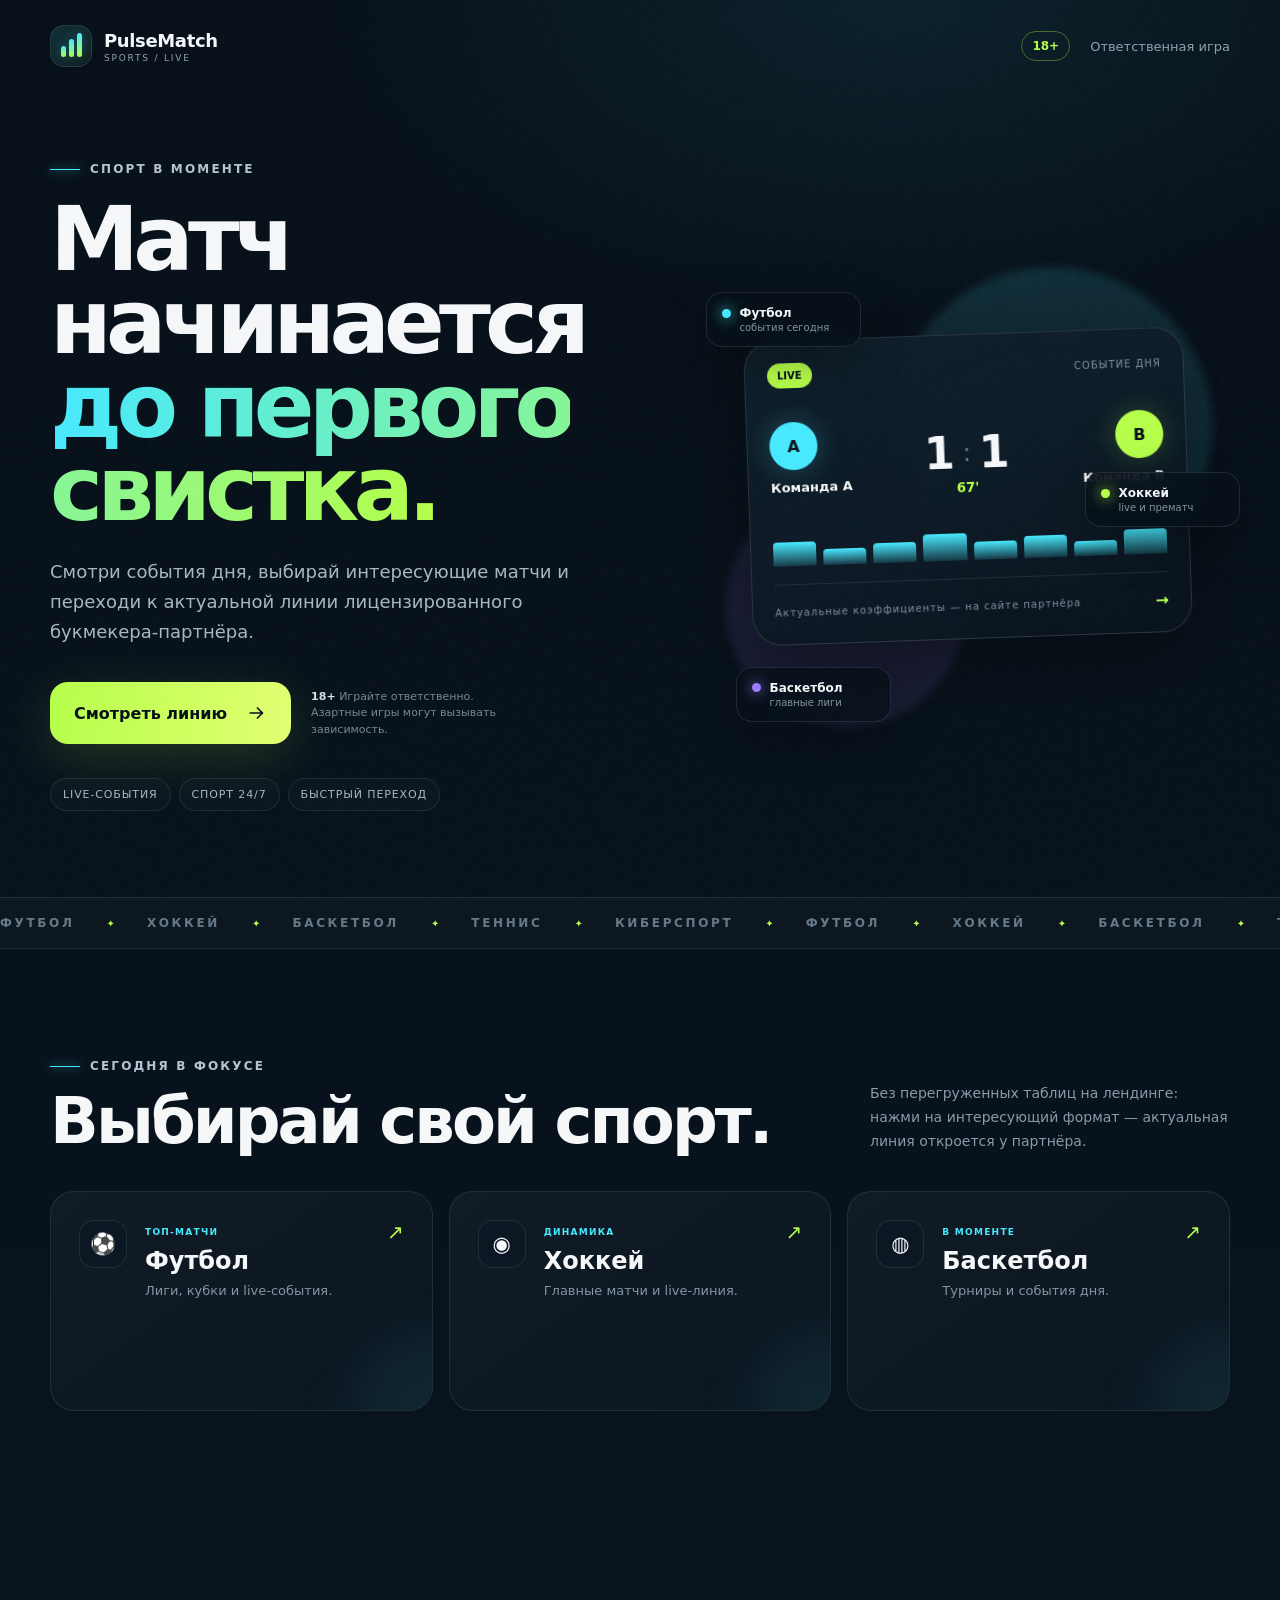
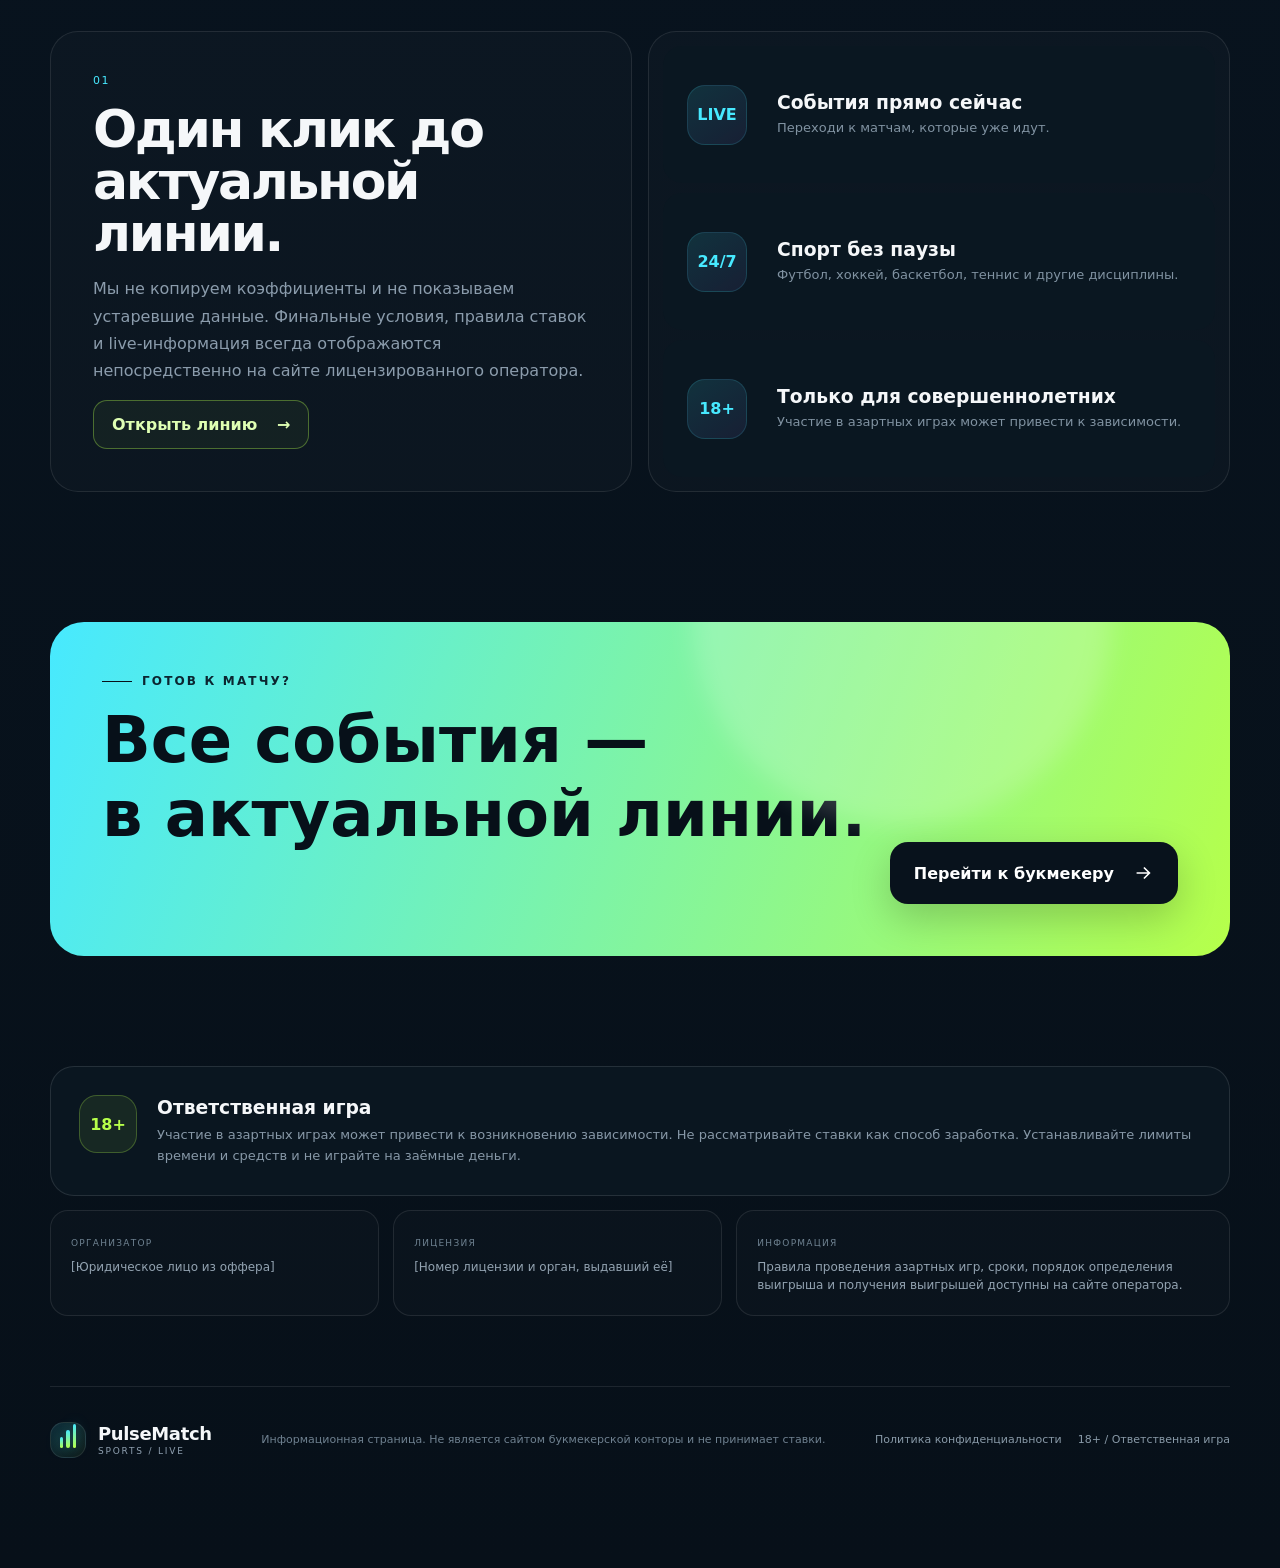
==== index.html @ 2cba0f51 "Add files via upload" ====
<!doctype html>
<html lang="ru">
<head>
  <meta charset="utf-8" />
  <meta name="viewport" content="width=device-width,initial-scale=1,viewport-fit=cover" />
  <meta name="theme-color" content="#08121d" />
  <meta name="robots" content="index,follow" />
  <title>PulseMatch — спорт в моменте</title>
  <meta name="description" content="Спортивные события, live-линия и быстрый переход к лицензированному букмекеру-партнеру. 18+." />
  <link rel="icon" href="assets/favicon.svg" type="image/svg+xml" />
  <link rel="stylesheet" href="styles.css" />
</head>
<body>
  <div class="noise" aria-hidden="true"></div>
  <header class="topbar wrap">
    <a class="brand" href="#top" aria-label="PulseMatch — на главную">
      <span class="brand-mark" aria-hidden="true"><i></i><i></i><i></i></span>
      <span class="brand-copy"><b>PulseMatch</b><small>SPORTS / LIVE</small></span>
    </a>
    <div class="top-actions">
      <span class="age">18+</span>
      <a href="#responsible" class="text-link">Ответственная игра</a>
    </div>
  </header>

  <main id="top">
    <section class="hero wrap">
      <div class="hero-copy reveal">
        <div class="eyebrow"><span></span> СПОРТ В МОМЕНТЕ</div>
        <h1>Матч начинается<br><em>до первого свистка.</em></h1>
        <p class="lead">Смотри события дня, выбирай интересующие матчи и переходи к актуальной линии лицензированного букмекера-партнёра.</p>
        <div class="hero-cta">
          <button class="cta js-offer" type="button">
            <span>Смотреть линию</span>
            <svg viewBox="0 0 24 24" aria-hidden="true"><path d="M5 12h13M13 6l6 6-6 6"/></svg>
          </button>
          <div class="micro"><b>18+</b> Играйте ответственно. Азартные игры могут вызывать зависимость.</div>
        </div>
        <div class="chips" aria-label="Возможности">
          <span>Live-события</span><span>Спорт 24/7</span><span>Быстрый переход</span>
        </div>
      </div>

      <div class="hero-visual reveal delay-1" aria-label="Спортивная визуализация">
        <div class="orb orb-a"></div><div class="orb orb-b"></div>
        <div class="scoreboard">
          <div class="sb-head"><span>LIVE</span><small>СОБЫТИЕ ДНЯ</small></div>
          <div class="teams">
            <div class="team"><span class="crest cyan">A</span><b>Команда A</b></div>
            <div class="score"><strong>1</strong><span>:</span><strong>1</strong><small>67'</small></div>
            <div class="team right"><span class="crest lime">B</span><b>Команда B</b></div>
          </div>
          <div class="momentum"><i style="--w:72%"></i><i style="--w:48%"></i><i style="--w:61%"></i><i style="--w:83%"></i><i style="--w:55%"></i><i style="--w:68%"></i><i style="--w:44%"></i><i style="--w:76%"></i></div>
          <div class="sb-bottom"><span>Актуальные коэффициенты — на сайте партнёра</span><b>→</b></div>
        </div>
        <div class="float-card fc-1"><span class="dot cyan-dot"></span><b>Футбол</b><small>события сегодня</small></div>
        <div class="float-card fc-2"><span class="dot lime-dot"></span><b>Хоккей</b><small>live и прематч</small></div>
        <div class="float-card fc-3"><span class="dot purple-dot"></span><b>Баскетбол</b><small>главные лиги</small></div>
      </div>
    </section>

    <section class="ticker" aria-label="Популярные виды спорта">
      <div class="ticker-track">
        <span>ФУТБОЛ</span><i>✦</i><span>ХОККЕЙ</span><i>✦</i><span>БАСКЕТБОЛ</span><i>✦</i><span>ТЕННИС</span><i>✦</i><span>КИБЕРСПОРТ</span><i>✦</i><span>ФУТБОЛ</span><i>✦</i><span>ХОККЕЙ</span><i>✦</i><span>БАСКЕТБОЛ</span><i>✦</i><span>ТЕННИС</span><i>✦</i><span>КИБЕРСПОРТ</span><i>✦</i>
      </div>
    </section>

    <section class="section wrap" id="events">
      <div class="section-head reveal">
        <div><div class="eyebrow"><span></span> СЕГОДНЯ В ФОКУСЕ</div><h2>Выбирай свой спорт.</h2></div>
        <p>Без перегруженных таблиц на лендинге: нажми на интересующий формат — актуальная линия откроется у партнёра.</p>
      </div>
      <div class="sport-grid">
        <button class="sport-card js-offer reveal" data-sport="football">
          <span class="sport-icon">⚽</span><div><small>ТОП-МАТЧИ</small><h3>Футбол</h3><p>Лиги, кубки и live-события.</p></div><span class="arrow">↗</span>
        </button>
        <button class="sport-card js-offer reveal delay-1" data-sport="hockey">
          <span class="sport-icon">◉</span><div><small>ДИНАМИКА</small><h3>Хоккей</h3><p>Главные матчи и live-линия.</p></div><span class="arrow">↗</span>
        </button>
        <button class="sport-card js-offer reveal delay-2" data-sport="basketball">
          <span class="sport-icon">◍</span><div><small>В МОМЕНТЕ</small><h3>Баскетбол</h3><p>Турниры и события дня.</p></div><span class="arrow">↗</span>
        </button>
      </div>
    </section>

    <section class="section wrap split">
      <div class="feature-panel reveal">
        <span class="feature-index">01</span>
        <h2>Один клик до актуальной линии.</h2>
        <p>Мы не копируем коэффициенты и не показываем устаревшие данные. Финальные условия, правила ставок и live-информация всегда отображаются непосредственно на сайте лицензированного оператора.</p>
        <button class="ghost js-offer" type="button">Открыть линию <span>→</span></button>
      </div>
      <div class="feature-stack reveal delay-1">
        <article><b>LIVE</b><div><h3>События прямо сейчас</h3><p>Переходи к матчам, которые уже идут.</p></div></article>
        <article><b>24/7</b><div><h3>Спорт без паузы</h3><p>Футбол, хоккей, баскетбол, теннис и другие дисциплины.</p></div></article>
        <article><b>18+</b><div><h3>Только для совершеннолетних</h3><p>Участие в азартных играх может привести к зависимости.</p></div></article>
      </div>
    </section>

    <section class="cta-section wrap reveal">
      <div class="cta-panel">
        <div class="cta-glow"></div>
        <div><div class="eyebrow light"><span></span> ГОТОВ К МАТЧУ?</div><h2>Все события —<br>в актуальной линии.</h2></div>
        <button class="cta dark js-offer" type="button"><span>Перейти к букмекеру</span><svg viewBox="0 0 24 24" aria-hidden="true"><path d="M5 12h13M13 6l6 6-6 6"/></svg></button>
      </div>
    </section>

    <section class="legal-section wrap" id="responsible">
      <div class="legal-card">
        <span class="legal-icon">18+</span>
        <div><h3>Ответственная игра</h3><p>Участие в азартных играх может привести к возникновению зависимости. Не рассматривайте ставки как способ заработка. Устанавливайте лимиты времени и средств и не играйте на заёмные деньги.</p></div>
      </div>
      <div class="legal-grid">
        <div><small>ОРГАНИЗАТОР</small><p id="operator-name">[Юридическое лицо из оффера]</p></div>
        <div><small>ЛИЦЕНЗИЯ</small><p id="license-info">[Номер лицензии и орган, выдавший её]</p></div>
        <div><small>ИНФОРМАЦИЯ</small><p>Правила проведения азартных игр, сроки, порядок определения выигрыша и получения выигрышей доступны на сайте оператора.</p></div>
      </div>
    </section>
  </main>

  <footer class="footer wrap">
    <div class="brand mini"><span class="brand-mark"><i></i><i></i><i></i></span><span class="brand-copy"><b>PulseMatch</b><small>SPORTS / LIVE</small></span></div>
    <p>Информационная страница. Не является сайтом букмекерской конторы и не принимает ставки.</p>
    <div><a href="privacy.html">Политика конфиденциальности</a><a href="#responsible">18+ / Ответственная игра</a></div>
  </footer>

  <div class="sticky-cta" id="stickyCta">
    <div><small>АКТУАЛЬНАЯ ЛИНИЯ</small><b>События дня</b></div>
    <button class="js-offer" type="button">Перейти <span>→</span></button>
  </div>

  <noscript><div class="noscript">Для перехода к спортивной линии включите JavaScript.</div></noscript>
  <script src="config.js"></script>
  <script src="app.js"></script>
</body>
</html>
---- styles.css ----
:root{
  --bg:#071019;--bg2:#0b1621;--card:#0d1b27;--text:#f5f7f9;--muted:#90a1b1;
  --cyan:#47e9ff;--lime:#b6ff4a;--purple:#9c7cff;--line:rgba(255,255,255,.09);
  --shadow:0 20px 80px rgba(0,0,0,.42);--radius:28px;--wrap:min(1180px,calc(100% - 40px));
}
*{box-sizing:border-box}html{scroll-behavior:smooth}body{margin:0;background:radial-gradient(900px 480px at 70% 0%,rgba(71,233,255,.08),transparent 65%),linear-gradient(180deg,#071019 0%,#08131e 48%,#071019 100%);color:var(--text);font-family:Inter,Manrope,ui-sans-serif,system-ui,-apple-system,BlinkMacSystemFont,"Segoe UI",sans-serif;overflow-x:hidden}
button,a{font:inherit}button{cursor:pointer}.wrap{width:var(--wrap);margin-inline:auto}.noise{position:fixed;inset:0;pointer-events:none;opacity:.025;background-image:url("data:image/svg+xml,%3Csvg viewBox='0 0 180 180' xmlns='http://www.w3.org/2000/svg'%3E%3Cfilter id='n'%3E%3CfeTurbulence type='fractalNoise' baseFrequency='.9' numOctaves='2' stitchTiles='stitch'/%3E%3C/filter%3E%3Crect width='100%25' height='100%25' filter='url(%23n)' opacity='.8'/%3E%3C/svg%3E");z-index:50}.topbar{height:92px;display:flex;align-items:center;justify-content:space-between;position:relative;z-index:3}.brand{display:flex;gap:12px;align-items:center;color:inherit;text-decoration:none}.brand-mark{width:42px;height:42px;border:1px solid var(--line);border-radius:14px;display:flex;align-items:flex-end;justify-content:center;gap:3px;padding:9px;background:linear-gradient(135deg,rgba(71,233,255,.14),rgba(182,255,74,.06))}.brand-mark i{display:block;width:5px;border-radius:6px;background:linear-gradient(180deg,var(--cyan),var(--lime));box-shadow:0 0 14px rgba(71,233,255,.35)}.brand-mark i:nth-child(1){height:11px}.brand-mark i:nth-child(2){height:18px}.brand-mark i:nth-child(3){height:24px}.brand-copy{display:grid;gap:2px}.brand-copy b{font-size:18px;letter-spacing:-.02em}.brand-copy small{font-size:9px;letter-spacing:.2em;color:var(--muted)}.top-actions{display:flex;gap:20px;align-items:center}.age{border:1px solid rgba(182,255,74,.35);color:var(--lime);padding:7px 10px;border-radius:999px;font-weight:800;font-size:12px}.text-link{color:var(--muted);font-size:13px;text-decoration:none}.text-link:hover{color:#fff}
.hero{min-height:720px;padding:70px 0 86px;display:grid;grid-template-columns:1.05fr .95fr;gap:76px;align-items:center}.eyebrow{font-size:12px;font-weight:800;letter-spacing:.18em;color:#b6c4d1;display:flex;align-items:center;gap:10px}.eyebrow span{width:30px;height:1px;background:var(--cyan);box-shadow:0 0 10px var(--cyan)}h1{font-size:clamp(58px,7vw,98px);line-height:.93;letter-spacing:-.065em;margin:22px 0 26px;font-weight:840;max-width:760px}h1 em{font-style:normal;background:linear-gradient(90deg,var(--cyan),var(--lime));-webkit-background-clip:text;background-clip:text;color:transparent}.lead{font-size:18px;line-height:1.65;color:#a9b7c4;max-width:610px;margin:0}.hero-cta{display:flex;gap:20px;align-items:center;margin-top:36px}.cta{border:0;border-radius:18px;min-height:62px;padding:0 24px;display:inline-flex;align-items:center;justify-content:center;gap:18px;background:linear-gradient(100deg,var(--lime),#e3ff72);color:#071019;font-weight:850;box-shadow:0 14px 50px rgba(182,255,74,.15);transition:.2s ease}.cta:hover{transform:translateY(-2px);box-shadow:0 18px 65px rgba(182,255,74,.24)}.cta svg{width:22px;height:22px;fill:none;stroke:currentColor;stroke-width:1.8}.micro{font-size:11px;line-height:1.5;color:#768796;max-width:220px}.micro b{color:#d7e2ea}.chips{display:flex;flex-wrap:wrap;gap:8px;margin-top:34px}.chips span{font-size:11px;text-transform:uppercase;letter-spacing:.08em;color:#a7b8c6;border:1px solid var(--line);border-radius:999px;padding:9px 12px;background:rgba(255,255,255,.02)}
.hero-visual{height:520px;position:relative;display:grid;place-items:center}.orb{position:absolute;border-radius:50%;filter:blur(4px)}.orb-a{width:320px;height:320px;background:rgba(71,233,255,.13);right:18px;top:40px}.orb-b{width:240px;height:240px;background:rgba(156,124,255,.12);left:20px;bottom:20px}.scoreboard{width:min(440px,90%);padding:22px;border:1px solid rgba(255,255,255,.12);border-radius:30px;background:linear-gradient(160deg,rgba(15,31,44,.94),rgba(8,18,28,.9));box-shadow:var(--shadow);backdrop-filter:blur(16px);position:relative;z-index:2;transform:rotate(-2deg)}.sb-head,.sb-bottom{display:flex;align-items:center;justify-content:space-between}.sb-head span{font-size:10px;font-weight:900;color:#071019;background:var(--lime);border-radius:999px;padding:7px 10px}.sb-head small,.sb-bottom span{font-size:10px;letter-spacing:.1em;color:#7f91a1}.teams{display:grid;grid-template-columns:1fr auto 1fr;align-items:center;gap:16px;padding:34px 0 28px}.team{display:grid;gap:10px}.team.right{text-align:right;justify-items:end}.team b{font-size:13px}.crest{width:48px;height:48px;border-radius:50%;display:grid;place-items:center;color:#081019;font-weight:900}.crest.cyan{background:var(--cyan);box-shadow:0 0 28px rgba(71,233,255,.25)}.crest.lime{background:var(--lime);box-shadow:0 0 28px rgba(182,255,74,.2)}.score{display:grid;grid-template-columns:auto auto auto;align-items:center;gap:8px;position:relative}.score strong{font-size:44px}.score span{color:#647788;font-size:24px}.score small{position:absolute;bottom:-17px;left:50%;transform:translateX(-50%);color:var(--lime);font-weight:800}.momentum{display:flex;height:62px;align-items:flex-end;gap:7px;padding:10px 0 18px;border-bottom:1px solid var(--line)}.momentum i{flex:1;height:var(--w);max-height:42px;min-height:8px;border-radius:4px 4px 1px 1px;background:linear-gradient(180deg,var(--cyan),rgba(71,233,255,.15))}.sb-bottom{padding-top:18px}.sb-bottom b{color:var(--lime)}.float-card{position:absolute;z-index:3;min-width:155px;padding:13px 15px;border:1px solid rgba(255,255,255,.1);border-radius:16px;background:rgba(7,16,25,.84);box-shadow:0 15px 45px rgba(0,0,0,.28);backdrop-filter:blur(12px);display:grid;grid-template-columns:auto 1fr;column-gap:9px;align-items:center}.float-card small{grid-column:2;color:#8293a2;font-size:10px;margin-top:2px}.float-card b{font-size:12px}.fc-1{left:0;top:65px}.fc-2{right:-10px;top:245px}.fc-3{left:30px;bottom:25px}.dot{width:9px;height:9px;border-radius:50%}.cyan-dot{background:var(--cyan);box-shadow:0 0 14px var(--cyan)}.lime-dot{background:var(--lime);box-shadow:0 0 14px var(--lime)}.purple-dot{background:var(--purple);box-shadow:0 0 14px var(--purple)}
.ticker{overflow:hidden;border-block:1px solid var(--line);background:rgba(255,255,255,.018)}.ticker-track{display:flex;gap:32px;align-items:center;width:max-content;padding:18px 0;animation:ticker 28s linear infinite}.ticker span{font-size:12px;letter-spacing:.22em;font-weight:800;color:#667988}.ticker i{font-style:normal;color:var(--lime);font-size:10px}@keyframes ticker{to{transform:translateX(-50%)}}
.section{padding:110px 0}.section-head{display:grid;grid-template-columns:1fr 360px;gap:50px;align-items:end;margin-bottom:38px}.section h2{font-size:clamp(38px,5vw,64px);line-height:1;letter-spacing:-.045em;margin:16px 0 0}.section-head p{color:#899ba9;line-height:1.7;margin:0;font-size:14px}.sport-grid{display:grid;grid-template-columns:repeat(3,1fr);gap:16px}.sport-card{border:1px solid var(--line);color:inherit;text-align:left;padding:28px;border-radius:24px;background:linear-gradient(145deg,rgba(255,255,255,.04),rgba(255,255,255,.015));display:grid;grid-template-columns:auto 1fr auto;align-items:start;gap:18px;min-height:220px;transition:.25s ease;position:relative;overflow:hidden}.sport-card:after{content:"";position:absolute;width:160px;height:160px;border-radius:50%;background:rgba(71,233,255,.07);filter:blur(25px);right:-80px;bottom:-80px;transition:.3s}.sport-card:hover{transform:translateY(-5px);border-color:rgba(71,233,255,.25);background:linear-gradient(145deg,rgba(71,233,255,.08),rgba(255,255,255,.015))}.sport-card:hover:after{background:rgba(182,255,74,.1)}.sport-icon{width:48px;height:48px;border:1px solid var(--line);border-radius:15px;display:grid;place-items:center;background:#0b1823;font-size:21px}.sport-card small{color:var(--cyan);font-size:9px;font-weight:800;letter-spacing:.14em}.sport-card h3{font-size:24px;margin:8px 0 6px}.sport-card p{font-size:13px;line-height:1.5;color:#8495a4;margin:0}.arrow{color:var(--lime);font-size:20px}
.split{display:grid;grid-template-columns:1fr 1fr;gap:16px}.feature-panel,.feature-stack{border:1px solid var(--line);border-radius:var(--radius);background:rgba(255,255,255,.02)}.feature-panel{padding:42px;min-height:410px;display:flex;flex-direction:column;align-items:flex-start}.feature-index{color:var(--cyan);font-size:11px;letter-spacing:.14em}.feature-panel h2{font-size:52px;max-width:560px}.feature-panel p{color:#8b9cac;line-height:1.7;max-width:570px}.ghost{margin-top:auto;border:1px solid rgba(182,255,74,.35);background:rgba(182,255,74,.05);color:#dfffb3;border-radius:14px;padding:14px 18px;font-weight:800}.ghost span{margin-left:14px}.feature-stack{padding:14px;display:grid;gap:10px}.feature-stack article{border-radius:19px;padding:24px;background:#0a1721;display:grid;grid-template-columns:72px 1fr;gap:18px;align-items:center}.feature-stack article>b{width:60px;height:60px;border-radius:18px;display:grid;place-items:center;background:linear-gradient(145deg,rgba(71,233,255,.13),rgba(156,124,255,.09));border:1px solid rgba(71,233,255,.14);color:var(--cyan)}.feature-stack h3{margin:0 0 5px}.feature-stack p{margin:0;color:#8092a1;font-size:13px;line-height:1.5}
.cta-section{padding:20px 0 110px}.cta-panel{min-height:330px;border-radius:34px;background:linear-gradient(110deg,var(--cyan),var(--lime));color:#071019;padding:52px;display:flex;align-items:flex-end;justify-content:space-between;position:relative;overflow:hidden}.cta-panel h2{font-size:clamp(44px,5vw,70px);margin-top:15px}.eyebrow.light{color:#0b2530}.eyebrow.light span{background:#071019;box-shadow:none}.cta.dark{background:#08121c;color:#fff;box-shadow:0 14px 40px rgba(0,0,0,.2)}.cta-glow{position:absolute;width:420px;height:420px;border-radius:50%;background:rgba(255,255,255,.18);right:10%;top:-65%;filter:blur(12px)}
.legal-section{padding:0 0 70px}.legal-card{border:1px solid rgba(255,255,255,.11);border-radius:24px;background:#0a1620;padding:28px;display:grid;grid-template-columns:auto 1fr;gap:20px;align-items:start}.legal-icon{display:grid;place-items:center;width:58px;height:58px;border-radius:18px;background:rgba(182,255,74,.08);border:1px solid rgba(182,255,74,.25);color:var(--lime);font-weight:900}.legal-card h3{margin:2px 0 7px}.legal-card p{margin:0;color:#8798a7;line-height:1.6;font-size:13px}.legal-grid{display:grid;grid-template-columns:1fr 1fr 1.5fr;gap:14px;margin-top:14px}.legal-grid>div{padding:20px;border:1px solid var(--line);border-radius:18px;background:rgba(255,255,255,.015)}.legal-grid small{font-size:9px;letter-spacing:.14em;color:#6f8291}.legal-grid p{font-size:12px;color:#93a3b1;line-height:1.55;margin:8px 0 0}.footer{border-top:1px solid var(--line);padding:35px 0 110px;display:grid;grid-template-columns:auto 1fr auto;gap:30px;align-items:center}.brand.mini .brand-mark{width:36px;height:36px}.footer>p{font-size:11px;color:#6f8190;text-align:center}.footer>div:last-child{display:flex;gap:16px}.footer a{font-size:11px;color:#899aa8;text-decoration:none}.sticky-cta{display:none}
.reveal{opacity:0;transform:translateY(18px);transition:.7s cubic-bezier(.2,.7,.2,1)}.reveal.in{opacity:1;transform:none}.delay-1{transition-delay:.08s}.delay-2{transition-delay:.16s}.noscript{position:fixed;bottom:0;left:0;right:0;background:#fff;color:#111;padding:14px;text-align:center;z-index:999}
@media(max-width:920px){:root{--wrap:min(100% - 28px,760px)}.topbar{height:74px}.text-link{display:none}.hero{grid-template-columns:1fr;gap:28px;padding:48px 0 60px;min-height:auto}.hero h1{font-size:clamp(54px,14vw,76px)}.hero-visual{height:470px}.section{padding:78px 0}.section-head{grid-template-columns:1fr;gap:18px}.sport-grid,.split{grid-template-columns:1fr}.sport-card{min-height:170px}.feature-panel{min-height:370px}.feature-panel h2{font-size:44px}.cta-panel{padding:36px;align-items:flex-start;flex-direction:column;gap:32px}.legal-grid{grid-template-columns:1fr}.footer{grid-template-columns:1fr;text-align:center}.footer>.brand{justify-self:center}.footer>div:last-child{justify-content:center}.sticky-cta{position:fixed;left:12px;right:12px;bottom:12px;z-index:40;border:1px solid rgba(255,255,255,.11);border-radius:18px;background:rgba(8,18,28,.92);box-shadow:0 18px 55px rgba(0,0,0,.4);backdrop-filter:blur(16px);padding:10px 10px 10px 15px;display:flex;justify-content:space-between;align-items:center;transform:translateY(120%);transition:.25s}.sticky-cta.show{transform:none}.sticky-cta div{display:grid}.sticky-cta small{font-size:8px;letter-spacing:.15em;color:#6f8190}.sticky-cta b{font-size:13px}.sticky-cta button{border:0;border-radius:13px;background:var(--lime);color:#071019;padding:12px 15px;font-weight:900}.sticky-cta button span{margin-left:7px}}
@media(max-width:560px){.hero{padding-top:30px}.hero h1{font-size:52px}.lead{font-size:16px}.hero-cta{align-items:stretch;flex-direction:column}.cta{width:100%}.micro{max-width:none}.hero-visual{height:390px}.scoreboard{width:94%;padding:18px}.fc-1{left:0;top:20px}.fc-2{right:0;top:225px}.fc-3{display:none}.teams{padding:30px 0 24px}.score strong{font-size:36px}.section h2{font-size:40px}.sport-card{padding:22px}.feature-panel{padding:30px}.feature-panel h2{font-size:39px}.cta-panel{padding:30px 24px;min-height:310px}.cta-panel h2{font-size:42px}.footer{padding-bottom:110px}}
@media(prefers-reduced-motion:reduce){*{scroll-behavior:auto!important;animation:none!important;transition:none!important}.reveal{opacity:1;transform:none}}
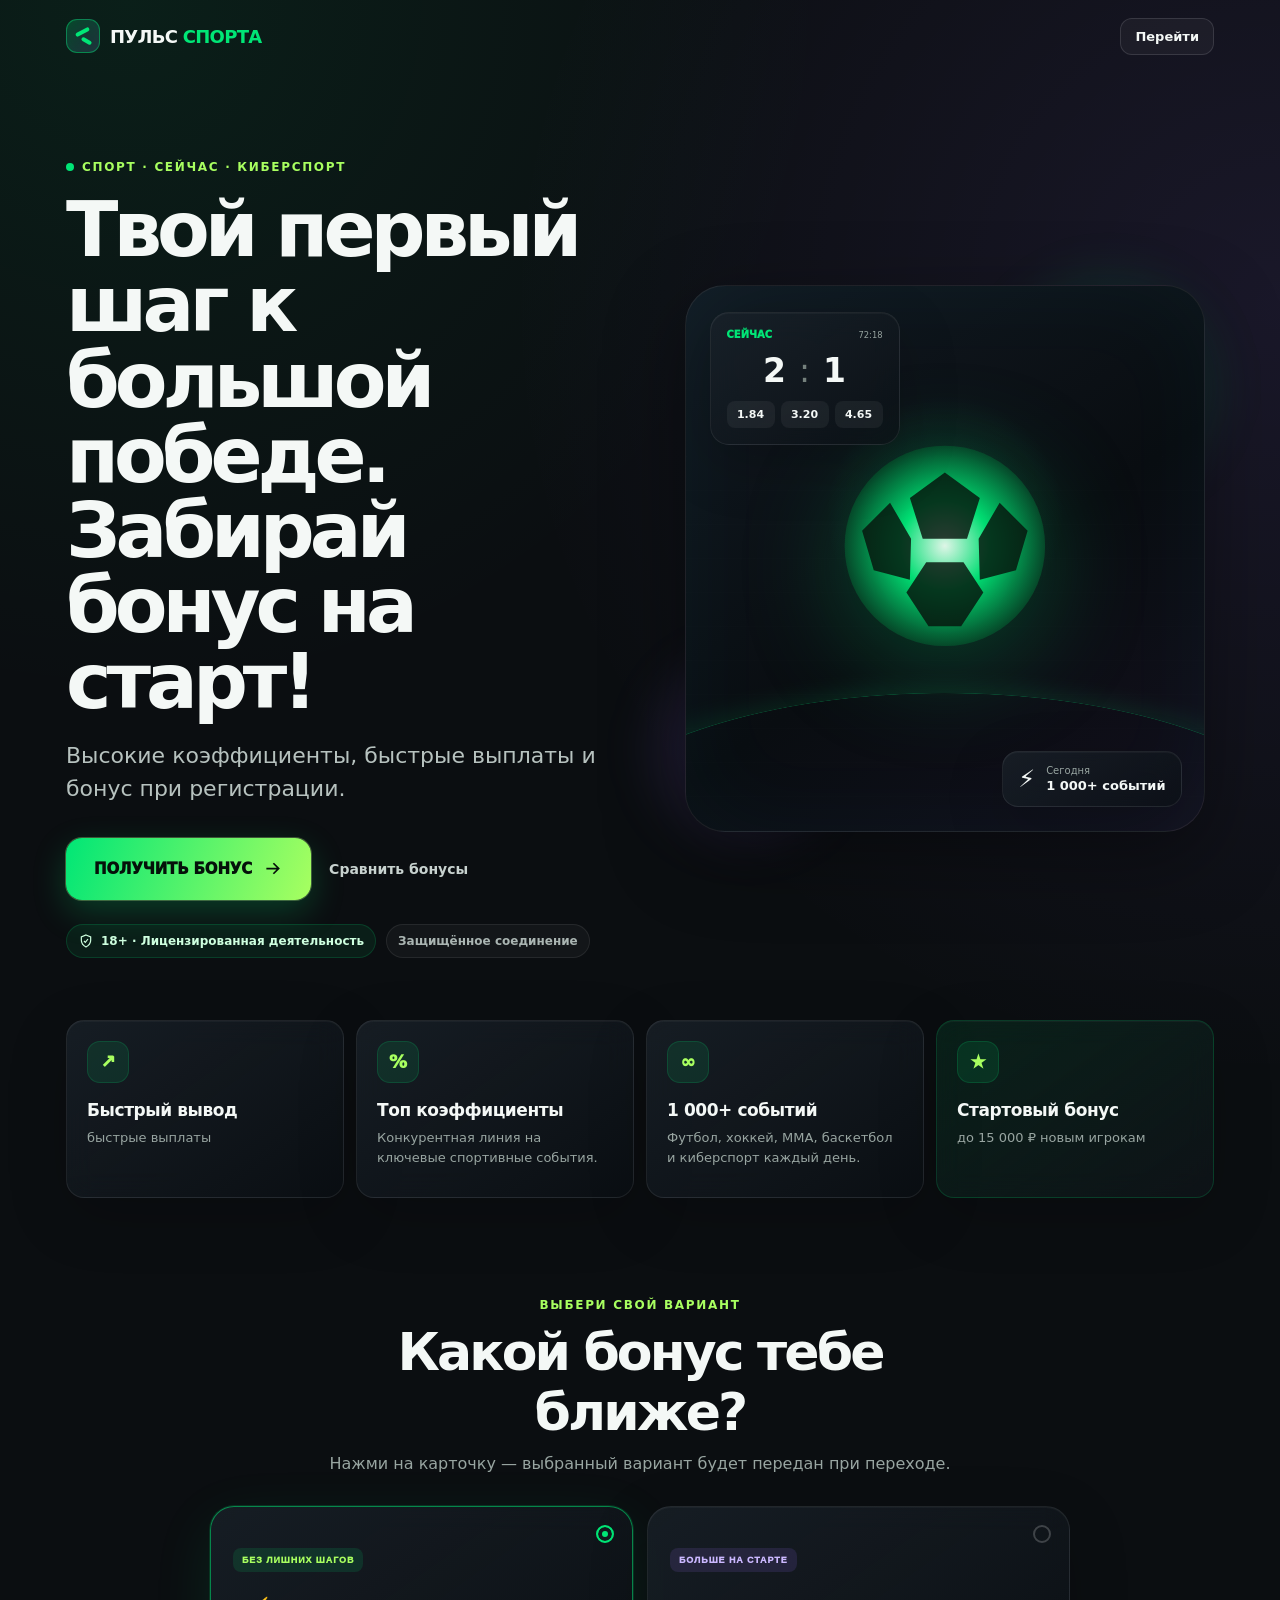
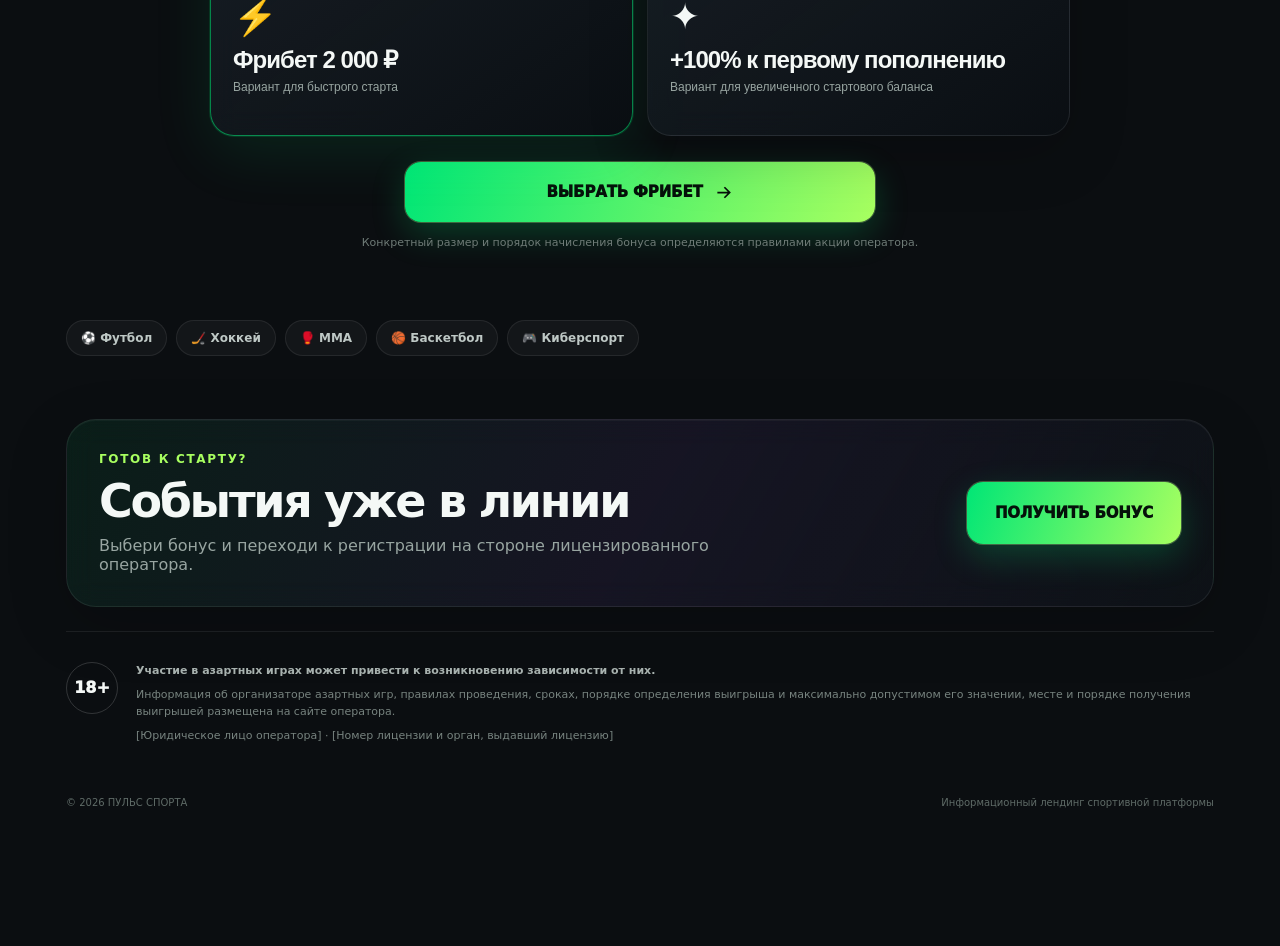
==== commit 652c32e8: "Add files via upload" ====
--- a/index.html
+++ b/index.html
@@ -1,136 +1,171 @@
 <!doctype html>
 <html lang="ru">
 <head>
-  <meta charset="utf-8" />
-  <meta name="viewport" content="width=device-width,initial-scale=1,viewport-fit=cover" />
-  <meta name="theme-color" content="#08121d" />
-  <meta name="robots" content="index,follow" />
-  <title>PulseMatch — спорт в моменте</title>
-  <meta name="description" content="Спортивные события, live-линия и быстрый переход к лицензированному букмекеру-партнеру. 18+." />
-  <link rel="icon" href="assets/favicon.svg" type="image/svg+xml" />
-  <link rel="stylesheet" href="styles.css" />
+  <meta charset="utf-8">
+  <meta name="viewport" content="width=device-width,initial-scale=1,viewport-fit=cover">
+  <meta name="theme-color" content="#0B0E11">
+  <meta name="color-scheme" content="dark">
+  <meta name="description" content="Спортивная платформа: события, коэффициенты, бонусы и быстрый доступ с мобильного.">
+  <title>Пульс Спорта — спортивная платформа</title>
+  <link rel="preload" href="./styles.css" as="style">
+  <link rel="stylesheet" href="./styles.css">
+  <script src="./config.js" defer></script>
+  <script src="./app.js" defer></script>
 </head>
 <body>
-  <div class="noise" aria-hidden="true"></div>
-  <header class="topbar wrap">
-    <a class="brand" href="#top" aria-label="PulseMatch — на главную">
-      <span class="brand-mark" aria-hidden="true"><i></i><i></i><i></i></span>
-      <span class="brand-copy"><b>PulseMatch</b><small>SPORTS / LIVE</small></span>
-    </a>
-    <div class="top-actions">
-      <span class="age">18+</span>
-      <a href="#responsible" class="text-link">Ответственная игра</a>
-    </div>
-  </header>
+  <div class="site-shell">
+    <header class="topbar" aria-label="Главная навигация">
+      <a class="brand" href="#top" aria-label="Пульс Спорта — наверх">
+        <span class="brand-mark" aria-hidden="true"><i></i><b></b></span>
+        <span>ПУЛЬС <strong>СПОРТА</strong></span>
+      </a>
+      <a class="top-cta js-offer" href="#" data-source="header">Перейти</a>
+    </header>
 
-  <main id="top">
-    <section class="hero wrap">
-      <div class="hero-copy reveal">
-        <div class="eyebrow"><span></span> СПОРТ В МОМЕНТЕ</div>
-        <h1>Матч начинается<br><em>до первого свистка.</em></h1>
-        <p class="lead">Смотри события дня, выбирай интересующие матчи и переходи к актуальной линии лицензированного букмекера-партнёра.</p>
-        <div class="hero-cta">
-          <button class="cta js-offer" type="button">
-            <span>Смотреть линию</span>
-            <svg viewBox="0 0 24 24" aria-hidden="true"><path d="M5 12h13M13 6l6 6-6 6"/></svg>
+    <main id="top">
+      <section class="hero section">
+        <div class="hero-copy">
+          <div class="eyebrow"><span class="pulse-dot"></span> СПОРТ · СЕЙЧАС · КИБЕРСПОРТ</div>
+          <h1 id="heroTitle">Твой первый шаг к большой победе. Забирай бонус на старт!</h1>
+          <p class="hero-sub" id="heroSubtitle">Высокие коэффициенты, быстрые выплаты и бонус при регистрации.</p>
+
+          <div class="hero-actions">
+            <a class="btn btn-primary btn-xl js-offer" href="#" data-source="hero">
+              <span>ПОЛУЧИТЬ БОНУС</span>
+              <svg viewBox="0 0 24 24" aria-hidden="true"><path d="M5 12h13M13 6l6 6-6 6"/></svg>
+            </a>
+            <a class="link-btn" href="#bonus">Сравнить бонусы</a>
+          </div>
+
+          <div class="trust-row" aria-label="Информация о доступе">
+            <span class="trust-chip"><svg viewBox="0 0 24 24"><path d="M12 3l7 3v5c0 5-3 8-7 10-4-2-7-5-7-10V6l7-3z"/><path d="M9 12l2 2 4-5"/></svg>18+ · Лицензированная деятельность</span>
+            <span class="trust-chip muted">Защищённое соединение</span>
+          </div>
+        </div>
+
+        <div class="hero-visual" aria-hidden="true">
+          <div class="orb orb-a"></div>
+          <div class="orb orb-b"></div>
+          <div class="stadium">
+            <div class="stadium-grid"></div>
+            <div class="score-card glass">
+              <div class="score-top"><span>СЕЙЧАС</span><small>72:18</small></div>
+              <div class="teams"><b>2</b><i>:</i><b>1</b></div>
+              <div class="odds"><span>1.84</span><span>3.20</span><span>4.65</span></div>
+            </div>
+            <svg class="sport-ball" viewBox="0 0 240 240">
+              <defs><radialGradient id="g"><stop offset="0" stop-color="#eafff1"/><stop offset=".45" stop-color="#00e676"/><stop offset="1" stop-color="#064b2b"/></radialGradient></defs>
+              <circle cx="120" cy="120" r="86" fill="url(#g)" opacity=".95"/>
+              <path d="M120 57l30 22-11 35H101L90 79l30-22zm-30 92l-31-8-10-34 24-24 18 31-1 35zm60 0l31-8 10-34-24-24-18 31 1 35zm-44 40l-19-29 17-26h32l17 26-19 29h-28z" fill="#07140d" opacity=".82"/>
+            </svg>
+            <div class="ticker-card glass"><span>⚡</span><div><small>Сегодня</small><b>1 000+ событий</b></div></div>
+          </div>
+        </div>
+      </section>
+
+      <section class="section perks" aria-label="Преимущества">
+        <article class="perk glass">
+          <div class="perk-icon">↗</div>
+          <h2>Быстрый вывод</h2>
+          <p id="fastPayoutText">Удобные способы получения выплат.</p>
+        </article>
+        <article class="perk glass">
+          <div class="perk-icon">%</div>
+          <h2>Топ коэффициенты</h2>
+          <p>Конкурентная линия на ключевые спортивные события.</p>
+        </article>
+        <article class="perk glass">
+          <div class="perk-icon">∞</div>
+          <h2>1 000+ событий</h2>
+          <p>Футбол, хоккей, ММА, баскетбол и киберспорт каждый день.</p>
+        </article>
+        <article class="perk glass accent-card">
+          <div class="perk-icon">★</div>
+          <h2>Стартовый бонус</h2>
+          <p id="startBonusText">Условия бонуса уточняйте у оператора.</p>
+        </article>
+      </section>
+
+      <section class="section bonus-section" id="bonus">
+        <div class="section-heading">
+          <span class="kicker">ВЫБЕРИ СВОЙ ВАРИАНТ</span>
+          <h2>Какой бонус тебе ближе?</h2>
+          <p>Нажми на карточку — выбранный вариант будет передан при переходе.</p>
+        </div>
+
+        <div class="bonus-grid" role="radiogroup" aria-label="Выбор бонуса">
+          <button class="bonus-card glass is-active" type="button" role="radio" aria-checked="true" data-bonus="freebet">
+            <span class="bonus-badge">БЕЗ ЛИШНИХ ШАГОВ</span>
+            <span class="bonus-icon">⚡</span>
+            <strong id="freebetText">Фрибет 2 000 ₽</strong>
+            <small>Вариант для быстрого старта</small>
+            <i class="select-dot"></i>
           </button>
-          <div class="micro"><b>18+</b> Играйте ответственно. Азартные игры могут вызывать зависимость.</div>
+          <button class="bonus-card glass" type="button" role="radio" aria-checked="false" data-bonus="welcome">
+            <span class="bonus-badge violet">БОЛЬШЕ НА СТАРТЕ</span>
+            <span class="bonus-icon">✦</span>
+            <strong id="welcomeText">+100% к первому пополнению</strong>
+            <small>Вариант для увеличенного стартового баланса</small>
+            <i class="select-dot"></i>
+          </button>
         </div>
-        <div class="chips" aria-label="Возможности">
-          <span>Live-события</span><span>Спорт 24/7</span><span>Быстрый переход</span>
+
+        <a class="btn btn-primary btn-wide js-offer" href="#" data-source="bonus-widget">
+          <span id="bonusCtaText">ВЫБРАТЬ ФРИБЕТ</span>
+          <svg viewBox="0 0 24 24" aria-hidden="true"><path d="M5 12h13M13 6l6 6-6 6"/></svg>
+        </a>
+        <p class="fineprint">Конкретный размер и порядок начисления бонуса определяются правилами акции оператора.</p>
+      </section>
+
+      <section class="section live-proof" id="liveProof" hidden>
+        <div class="section-heading compact">
+          <span class="kicker"><span class="pulse-dot"></span> ПОДТВЕРЖДЁННЫЕ ВЫПЛАТЫ</span>
+          <h2>Сейчас на платформе</h2>
         </div>
-      </div>
+        <div class="live-window glass" aria-live="polite">
+          <div class="live-track" id="liveTrack"></div>
+        </div>
+      </section>
 
-      <div class="hero-visual reveal delay-1" aria-label="Спортивная визуализация">
-        <div class="orb orb-a"></div><div class="orb orb-b"></div>
-        <div class="scoreboard">
-          <div class="sb-head"><span>LIVE</span><small>СОБЫТИЕ ДНЯ</small></div>
-          <div class="teams">
-            <div class="team"><span class="crest cyan">A</span><b>Команда A</b></div>
-            <div class="score"><strong>1</strong><span>:</span><strong>1</strong><small>67'</small></div>
-            <div class="team right"><span class="crest lime">B</span><b>Команда B</b></div>
-          </div>
-          <div class="momentum"><i style="--w:72%"></i><i style="--w:48%"></i><i style="--w:61%"></i><i style="--w:83%"></i><i style="--w:55%"></i><i style="--w:68%"></i><i style="--w:44%"></i><i style="--w:76%"></i></div>
-          <div class="sb-bottom"><span>Актуальные коэффициенты — на сайте партнёра</span><b>→</b></div>
+      <section class="section sports-strip">
+        <div class="sport-chip">⚽ Футбол</div>
+        <div class="sport-chip">🏒 Хоккей</div>
+        <div class="sport-chip">🥊 ММА</div>
+        <div class="sport-chip">🏀 Баскетбол</div>
+        <div class="sport-chip">🎮 Киберспорт</div>
+      </section>
+
+      <section class="section final-cta glass">
+        <div>
+          <span class="kicker">ГОТОВ К СТАРТУ?</span>
+          <h2>События уже в линии</h2>
+          <p>Выбери бонус и переходи к регистрации на стороне лицензированного оператора.</p>
         </div>
-        <div class="float-card fc-1"><span class="dot cyan-dot"></span><b>Футбол</b><small>события сегодня</small></div>
-        <div class="float-card fc-2"><span class="dot lime-dot"></span><b>Хоккей</b><small>live и прематч</small></div>
-        <div class="float-card fc-3"><span class="dot purple-dot"></span><b>Баскетбол</b><small>главные лиги</small></div>
-      </div>
-    </section>
+        <a class="btn btn-primary btn-xl js-offer" href="#" data-source="final">ПОЛУЧИТЬ БОНУС</a>
+      </section>
 
-    <section class="ticker" aria-label="Популярные виды спорта">
-      <div class="ticker-track">
-        <span>ФУТБОЛ</span><i>✦</i><span>ХОККЕЙ</span><i>✦</i><span>БАСКЕТБОЛ</span><i>✦</i><span>ТЕННИС</span><i>✦</i><span>КИБЕРСПОРТ</span><i>✦</i><span>ФУТБОЛ</span><i>✦</i><span>ХОККЕЙ</span><i>✦</i><span>БАСКЕТБОЛ</span><i>✦</i><span>ТЕННИС</span><i>✦</i><span>КИБЕРСПОРТ</span><i>✦</i>
-      </div>
-    </section>
+      <section class="legal section" aria-label="Юридическая информация">
+        <div class="age">18+</div>
+        <div>
+          <p><strong>Участие в азартных играх может привести к возникновению зависимости от них.</strong></p>
+          <p>Информация об организаторе азартных игр, правилах проведения, сроках, порядке определения выигрыша и максимально допустимом его значении, месте и порядке получения выигрышей размещена на сайте оператора.</p>
+          <p><span id="operatorName">[Юридическое лицо оператора]</span> · <span id="licenseText">[Номер лицензии и орган, выдавший лицензию]</span></p>
+        </div>
+      </section>
+    </main>
 
-    <section class="section wrap" id="events">
-      <div class="section-head reveal">
-        <div><div class="eyebrow"><span></span> СЕГОДНЯ В ФОКУСЕ</div><h2>Выбирай свой спорт.</h2></div>
-        <p>Без перегруженных таблиц на лендинге: нажми на интересующий формат — актуальная линия откроется у партнёра.</p>
-      </div>
-      <div class="sport-grid">
-        <button class="sport-card js-offer reveal" data-sport="football">
-          <span class="sport-icon">⚽</span><div><small>ТОП-МАТЧИ</small><h3>Футбол</h3><p>Лиги, кубки и live-события.</p></div><span class="arrow">↗</span>
-        </button>
-        <button class="sport-card js-offer reveal delay-1" data-sport="hockey">
-          <span class="sport-icon">◉</span><div><small>ДИНАМИКА</small><h3>Хоккей</h3><p>Главные матчи и live-линия.</p></div><span class="arrow">↗</span>
-        </button>
-        <button class="sport-card js-offer reveal delay-2" data-sport="basketball">
-          <span class="sport-icon">◍</span><div><small>В МОМЕНТЕ</small><h3>Баскетбол</h3><p>Турниры и события дня.</p></div><span class="arrow">↗</span>
-        </button>
-      </div>
-    </section>
-
-    <section class="section wrap split">
-      <div class="feature-panel reveal">
-        <span class="feature-index">01</span>
-        <h2>Один клик до актуальной линии.</h2>
-        <p>Мы не копируем коэффициенты и не показываем устаревшие данные. Финальные условия, правила ставок и live-информация всегда отображаются непосредственно на сайте лицензированного оператора.</p>
-        <button class="ghost js-offer" type="button">Открыть линию <span>→</span></button>
-      </div>
-      <div class="feature-stack reveal delay-1">
-        <article><b>LIVE</b><div><h3>События прямо сейчас</h3><p>Переходи к матчам, которые уже идут.</p></div></article>
-        <article><b>24/7</b><div><h3>Спорт без паузы</h3><p>Футбол, хоккей, баскетбол, теннис и другие дисциплины.</p></div></article>
-        <article><b>18+</b><div><h3>Только для совершеннолетних</h3><p>Участие в азартных играх может привести к зависимости.</p></div></article>
-      </div>
-    </section>
-
-    <section class="cta-section wrap reveal">
-      <div class="cta-panel">
-        <div class="cta-glow"></div>
-        <div><div class="eyebrow light"><span></span> ГОТОВ К МАТЧУ?</div><h2>Все события —<br>в актуальной линии.</h2></div>
-        <button class="cta dark js-offer" type="button"><span>Перейти к букмекеру</span><svg viewBox="0 0 24 24" aria-hidden="true"><path d="M5 12h13M13 6l6 6-6 6"/></svg></button>
-      </div>
-    </section>
-
-    <section class="legal-section wrap" id="responsible">
-      <div class="legal-card">
-        <span class="legal-icon">18+</span>
-        <div><h3>Ответственная игра</h3><p>Участие в азартных играх может привести к возникновению зависимости. Не рассматривайте ставки как способ заработка. Устанавливайте лимиты времени и средств и не играйте на заёмные деньги.</p></div>
-      </div>
-      <div class="legal-grid">
-        <div><small>ОРГАНИЗАТОР</small><p id="operator-name">[Юридическое лицо из оффера]</p></div>
-        <div><small>ЛИЦЕНЗИЯ</small><p id="license-info">[Номер лицензии и орган, выдавший её]</p></div>
-        <div><small>ИНФОРМАЦИЯ</small><p>Правила проведения азартных игр, сроки, порядок определения выигрыша и получения выигрышей доступны на сайте оператора.</p></div>
-      </div>
-    </section>
-  </main>
-
-  <footer class="footer wrap">
-    <div class="brand mini"><span class="brand-mark"><i></i><i></i><i></i></span><span class="brand-copy"><b>PulseMatch</b><small>SPORTS / LIVE</small></span></div>
-    <p>Информационная страница. Не является сайтом букмекерской конторы и не принимает ставки.</p>
-    <div><a href="privacy.html">Политика конфиденциальности</a><a href="#responsible">18+ / Ответственная игра</a></div>
-  </footer>
-
-  <div class="sticky-cta" id="stickyCta">
-    <div><small>АКТУАЛЬНАЯ ЛИНИЯ</small><b>События дня</b></div>
-    <button class="js-offer" type="button">Перейти <span>→</span></button>
+    <footer>
+      <span>© <span id="year"></span> ПУЛЬС СПОРТА</span>
+      <span>Информационный лендинг спортивной платформы</span>
+    </footer>
   </div>
 
-  <noscript><div class="noscript">Для перехода к спортивной линии включите JavaScript.</div></noscript>
-  <script src="config.js"></script>
-  <script src="app.js"></script>
+  <div class="mobile-sticky" id="mobileSticky">
+    <div><small>Выбранный бонус</small><b id="stickyBonus">Фрибет 2 000 ₽</b></div>
+    <a class="btn btn-primary js-offer" href="#" data-source="sticky">ЗАБРАТЬ</a>
+  </div>
+
+  <!-- ЯНДЕКС МЕТРИКА: вставка выполняется автоматически из config.js,
+       либо замените этот комментарий кодом счётчика вручную. -->
 </body>
 </html>
--- a/styles.css
+++ b/styles.css
@@ -1,18 +1,7 @@
 :root{
-  --bg:#071019;--bg2:#0b1621;--card:#0d1b27;--text:#f5f7f9;--muted:#90a1b1;
-  --cyan:#47e9ff;--lime:#b6ff4a;--purple:#9c7cff;--line:rgba(255,255,255,.09);
-  --shadow:0 20px 80px rgba(0,0,0,.42);--radius:28px;--wrap:min(1180px,calc(100% - 40px));
+  --bg:#0b0e11;--bg2:#0f1419;--card:rgba(20,27,34,.72);--card2:rgba(14,20,26,.92);
+  --line:rgba(255,255,255,.08);--text:#f4f8f6;--muted:#98a5a1;--green:#00e676;
+  --green2:#a8ff60;--violet:#9b6cff;--cyan:#39e3ff;--shadow:0 24px 80px rgba(0,0,0,.38);
+  --radius:24px;--radius-sm:18px;--safe-bottom:max(16px,env(safe-area-inset-bottom));
 }
-*{box-sizing:border-box}html{scroll-behavior:smooth}body{margin:0;background:radial-gradient(900px 480px at 70% 0%,rgba(71,233,255,.08),transparent 65%),linear-gradient(180deg,#071019 0%,#08131e 48%,#071019 100%);color:var(--text);font-family:Inter,Manrope,ui-sans-serif,system-ui,-apple-system,BlinkMacSystemFont,"Segoe UI",sans-serif;overflow-x:hidden}
-button,a{font:inherit}button{cursor:pointer}.wrap{width:var(--wrap);margin-inline:auto}.noise{position:fixed;inset:0;pointer-events:none;opacity:.025;background-image:url("data:image/svg+xml,%3Csvg viewBox='0 0 180 180' xmlns='http://www.w3.org/2000/svg'%3E%3Cfilter id='n'%3E%3CfeTurbulence type='fractalNoise' baseFrequency='.9' numOctaves='2' stitchTiles='stitch'/%3E%3C/filter%3E%3Crect width='100%25' height='100%25' filter='url(%23n)' opacity='.8'/%3E%3C/svg%3E");z-index:50}.topbar{height:92px;display:flex;align-items:center;justify-content:space-between;position:relative;z-index:3}.brand{display:flex;gap:12px;align-items:center;color:inherit;text-decoration:none}.brand-mark{width:42px;height:42px;border:1px solid var(--line);border-radius:14px;display:flex;align-items:flex-end;justify-content:center;gap:3px;padding:9px;background:linear-gradient(135deg,rgba(71,233,255,.14),rgba(182,255,74,.06))}.brand-mark i{display:block;width:5px;border-radius:6px;background:linear-gradient(180deg,var(--cyan),var(--lime));box-shadow:0 0 14px rgba(71,233,255,.35)}.brand-mark i:nth-child(1){height:11px}.brand-mark i:nth-child(2){height:18px}.brand-mark i:nth-child(3){height:24px}.brand-copy{display:grid;gap:2px}.brand-copy b{font-size:18px;letter-spacing:-.02em}.brand-copy small{font-size:9px;letter-spacing:.2em;color:var(--muted)}.top-actions{display:flex;gap:20px;align-items:center}.age{border:1px solid rgba(182,255,74,.35);color:var(--lime);padding:7px 10px;border-radius:999px;font-weight:800;font-size:12px}.text-link{color:var(--muted);font-size:13px;text-decoration:none}.text-link:hover{color:#fff}
-.hero{min-height:720px;padding:70px 0 86px;display:grid;grid-template-columns:1.05fr .95fr;gap:76px;align-items:center}.eyebrow{font-size:12px;font-weight:800;letter-spacing:.18em;color:#b6c4d1;display:flex;align-items:center;gap:10px}.eyebrow span{width:30px;height:1px;background:var(--cyan);box-shadow:0 0 10px var(--cyan)}h1{font-size:clamp(58px,7vw,98px);line-height:.93;letter-spacing:-.065em;margin:22px 0 26px;font-weight:840;max-width:760px}h1 em{font-style:normal;background:linear-gradient(90deg,var(--cyan),var(--lime));-webkit-background-clip:text;background-clip:text;color:transparent}.lead{font-size:18px;line-height:1.65;color:#a9b7c4;max-width:610px;margin:0}.hero-cta{display:flex;gap:20px;align-items:center;margin-top:36px}.cta{border:0;border-radius:18px;min-height:62px;padding:0 24px;display:inline-flex;align-items:center;justify-content:center;gap:18px;background:linear-gradient(100deg,var(--lime),#e3ff72);color:#071019;font-weight:850;box-shadow:0 14px 50px rgba(182,255,74,.15);transition:.2s ease}.cta:hover{transform:translateY(-2px);box-shadow:0 18px 65px rgba(182,255,74,.24)}.cta svg{width:22px;height:22px;fill:none;stroke:currentColor;stroke-width:1.8}.micro{font-size:11px;line-height:1.5;color:#768796;max-width:220px}.micro b{color:#d7e2ea}.chips{display:flex;flex-wrap:wrap;gap:8px;margin-top:34px}.chips span{font-size:11px;text-transform:uppercase;letter-spacing:.08em;color:#a7b8c6;border:1px solid var(--line);border-radius:999px;padding:9px 12px;background:rgba(255,255,255,.02)}
-.hero-visual{height:520px;position:relative;display:grid;place-items:center}.orb{position:absolute;border-radius:50%;filter:blur(4px)}.orb-a{width:320px;height:320px;background:rgba(71,233,255,.13);right:18px;top:40px}.orb-b{width:240px;height:240px;background:rgba(156,124,255,.12);left:20px;bottom:20px}.scoreboard{width:min(440px,90%);padding:22px;border:1px solid rgba(255,255,255,.12);border-radius:30px;background:linear-gradient(160deg,rgba(15,31,44,.94),rgba(8,18,28,.9));box-shadow:var(--shadow);backdrop-filter:blur(16px);position:relative;z-index:2;transform:rotate(-2deg)}.sb-head,.sb-bottom{display:flex;align-items:center;justify-content:space-between}.sb-head span{font-size:10px;font-weight:900;color:#071019;background:var(--lime);border-radius:999px;padding:7px 10px}.sb-head small,.sb-bottom span{font-size:10px;letter-spacing:.1em;color:#7f91a1}.teams{display:grid;grid-template-columns:1fr auto 1fr;align-items:center;gap:16px;padding:34px 0 28px}.team{display:grid;gap:10px}.team.right{text-align:right;justify-items:end}.team b{font-size:13px}.crest{width:48px;height:48px;border-radius:50%;display:grid;place-items:center;color:#081019;font-weight:900}.crest.cyan{background:var(--cyan);box-shadow:0 0 28px rgba(71,233,255,.25)}.crest.lime{background:var(--lime);box-shadow:0 0 28px rgba(182,255,74,.2)}.score{display:grid;grid-template-columns:auto auto auto;align-items:center;gap:8px;position:relative}.score strong{font-size:44px}.score span{color:#647788;font-size:24px}.score small{position:absolute;bottom:-17px;left:50%;transform:translateX(-50%);color:var(--lime);font-weight:800}.momentum{display:flex;height:62px;align-items:flex-end;gap:7px;padding:10px 0 18px;border-bottom:1px solid var(--line)}.momentum i{flex:1;height:var(--w);max-height:42px;min-height:8px;border-radius:4px 4px 1px 1px;background:linear-gradient(180deg,var(--cyan),rgba(71,233,255,.15))}.sb-bottom{padding-top:18px}.sb-bottom b{color:var(--lime)}.float-card{position:absolute;z-index:3;min-width:155px;padding:13px 15px;border:1px solid rgba(255,255,255,.1);border-radius:16px;background:rgba(7,16,25,.84);box-shadow:0 15px 45px rgba(0,0,0,.28);backdrop-filter:blur(12px);display:grid;grid-template-columns:auto 1fr;column-gap:9px;align-items:center}.float-card small{grid-column:2;color:#8293a2;font-size:10px;margin-top:2px}.float-card b{font-size:12px}.fc-1{left:0;top:65px}.fc-2{right:-10px;top:245px}.fc-3{left:30px;bottom:25px}.dot{width:9px;height:9px;border-radius:50%}.cyan-dot{background:var(--cyan);box-shadow:0 0 14px var(--cyan)}.lime-dot{background:var(--lime);box-shadow:0 0 14px var(--lime)}.purple-dot{background:var(--purple);box-shadow:0 0 14px var(--purple)}
-.ticker{overflow:hidden;border-block:1px solid var(--line);background:rgba(255,255,255,.018)}.ticker-track{display:flex;gap:32px;align-items:center;width:max-content;padding:18px 0;animation:ticker 28s linear infinite}.ticker span{font-size:12px;letter-spacing:.22em;font-weight:800;color:#667988}.ticker i{font-style:normal;color:var(--lime);font-size:10px}@keyframes ticker{to{transform:translateX(-50%)}}
-.section{padding:110px 0}.section-head{display:grid;grid-template-columns:1fr 360px;gap:50px;align-items:end;margin-bottom:38px}.section h2{font-size:clamp(38px,5vw,64px);line-height:1;letter-spacing:-.045em;margin:16px 0 0}.section-head p{color:#899ba9;line-height:1.7;margin:0;font-size:14px}.sport-grid{display:grid;grid-template-columns:repeat(3,1fr);gap:16px}.sport-card{border:1px solid var(--line);color:inherit;text-align:left;padding:28px;border-radius:24px;background:linear-gradient(145deg,rgba(255,255,255,.04),rgba(255,255,255,.015));display:grid;grid-template-columns:auto 1fr auto;align-items:start;gap:18px;min-height:220px;transition:.25s ease;position:relative;overflow:hidden}.sport-card:after{content:"";position:absolute;width:160px;height:160px;border-radius:50%;background:rgba(71,233,255,.07);filter:blur(25px);right:-80px;bottom:-80px;transition:.3s}.sport-card:hover{transform:translateY(-5px);border-color:rgba(71,233,255,.25);background:linear-gradient(145deg,rgba(71,233,255,.08),rgba(255,255,255,.015))}.sport-card:hover:after{background:rgba(182,255,74,.1)}.sport-icon{width:48px;height:48px;border:1px solid var(--line);border-radius:15px;display:grid;place-items:center;background:#0b1823;font-size:21px}.sport-card small{color:var(--cyan);font-size:9px;font-weight:800;letter-spacing:.14em}.sport-card h3{font-size:24px;margin:8px 0 6px}.sport-card p{font-size:13px;line-height:1.5;color:#8495a4;margin:0}.arrow{color:var(--lime);font-size:20px}
-.split{display:grid;grid-template-columns:1fr 1fr;gap:16px}.feature-panel,.feature-stack{border:1px solid var(--line);border-radius:var(--radius);background:rgba(255,255,255,.02)}.feature-panel{padding:42px;min-height:410px;display:flex;flex-direction:column;align-items:flex-start}.feature-index{color:var(--cyan);font-size:11px;letter-spacing:.14em}.feature-panel h2{font-size:52px;max-width:560px}.feature-panel p{color:#8b9cac;line-height:1.7;max-width:570px}.ghost{margin-top:auto;border:1px solid rgba(182,255,74,.35);background:rgba(182,255,74,.05);color:#dfffb3;border-radius:14px;padding:14px 18px;font-weight:800}.ghost span{margin-left:14px}.feature-stack{padding:14px;display:grid;gap:10px}.feature-stack article{border-radius:19px;padding:24px;background:#0a1721;display:grid;grid-template-columns:72px 1fr;gap:18px;align-items:center}.feature-stack article>b{width:60px;height:60px;border-radius:18px;display:grid;place-items:center;background:linear-gradient(145deg,rgba(71,233,255,.13),rgba(156,124,255,.09));border:1px solid rgba(71,233,255,.14);color:var(--cyan)}.feature-stack h3{margin:0 0 5px}.feature-stack p{margin:0;color:#8092a1;font-size:13px;line-height:1.5}
-.cta-section{padding:20px 0 110px}.cta-panel{min-height:330px;border-radius:34px;background:linear-gradient(110deg,var(--cyan),var(--lime));color:#071019;padding:52px;display:flex;align-items:flex-end;justify-content:space-between;position:relative;overflow:hidden}.cta-panel h2{font-size:clamp(44px,5vw,70px);margin-top:15px}.eyebrow.light{color:#0b2530}.eyebrow.light span{background:#071019;box-shadow:none}.cta.dark{background:#08121c;color:#fff;box-shadow:0 14px 40px rgba(0,0,0,.2)}.cta-glow{position:absolute;width:420px;height:420px;border-radius:50%;background:rgba(255,255,255,.18);right:10%;top:-65%;filter:blur(12px)}
-.legal-section{padding:0 0 70px}.legal-card{border:1px solid rgba(255,255,255,.11);border-radius:24px;background:#0a1620;padding:28px;display:grid;grid-template-columns:auto 1fr;gap:20px;align-items:start}.legal-icon{display:grid;place-items:center;width:58px;height:58px;border-radius:18px;background:rgba(182,255,74,.08);border:1px solid rgba(182,255,74,.25);color:var(--lime);font-weight:900}.legal-card h3{margin:2px 0 7px}.legal-card p{margin:0;color:#8798a7;line-height:1.6;font-size:13px}.legal-grid{display:grid;grid-template-columns:1fr 1fr 1.5fr;gap:14px;margin-top:14px}.legal-grid>div{padding:20px;border:1px solid var(--line);border-radius:18px;background:rgba(255,255,255,.015)}.legal-grid small{font-size:9px;letter-spacing:.14em;color:#6f8291}.legal-grid p{font-size:12px;color:#93a3b1;line-height:1.55;margin:8px 0 0}.footer{border-top:1px solid var(--line);padding:35px 0 110px;display:grid;grid-template-columns:auto 1fr auto;gap:30px;align-items:center}.brand.mini .brand-mark{width:36px;height:36px}.footer>p{font-size:11px;color:#6f8190;text-align:center}.footer>div:last-child{display:flex;gap:16px}.footer a{font-size:11px;color:#899aa8;text-decoration:none}.sticky-cta{display:none}
-.reveal{opacity:0;transform:translateY(18px);transition:.7s cubic-bezier(.2,.7,.2,1)}.reveal.in{opacity:1;transform:none}.delay-1{transition-delay:.08s}.delay-2{transition-delay:.16s}.noscript{position:fixed;bottom:0;left:0;right:0;background:#fff;color:#111;padding:14px;text-align:center;z-index:999}
-@media(max-width:920px){:root{--wrap:min(100% - 28px,760px)}.topbar{height:74px}.text-link{display:none}.hero{grid-template-columns:1fr;gap:28px;padding:48px 0 60px;min-height:auto}.hero h1{font-size:clamp(54px,14vw,76px)}.hero-visual{height:470px}.section{padding:78px 0}.section-head{grid-template-columns:1fr;gap:18px}.sport-grid,.split{grid-template-columns:1fr}.sport-card{min-height:170px}.feature-panel{min-height:370px}.feature-panel h2{font-size:44px}.cta-panel{padding:36px;align-items:flex-start;flex-direction:column;gap:32px}.legal-grid{grid-template-columns:1fr}.footer{grid-template-columns:1fr;text-align:center}.footer>.brand{justify-self:center}.footer>div:last-child{justify-content:center}.sticky-cta{position:fixed;left:12px;right:12px;bottom:12px;z-index:40;border:1px solid rgba(255,255,255,.11);border-radius:18px;background:rgba(8,18,28,.92);box-shadow:0 18px 55px rgba(0,0,0,.4);backdrop-filter:blur(16px);padding:10px 10px 10px 15px;display:flex;justify-content:space-between;align-items:center;transform:translateY(120%);transition:.25s}.sticky-cta.show{transform:none}.sticky-cta div{display:grid}.sticky-cta small{font-size:8px;letter-spacing:.15em;color:#6f8190}.sticky-cta b{font-size:13px}.sticky-cta button{border:0;border-radius:13px;background:var(--lime);color:#071019;padding:12px 15px;font-weight:900}.sticky-cta button span{margin-left:7px}}
-@media(max-width:560px){.hero{padding-top:30px}.hero h1{font-size:52px}.lead{font-size:16px}.hero-cta{align-items:stretch;flex-direction:column}.cta{width:100%}.micro{max-width:none}.hero-visual{height:390px}.scoreboard{width:94%;padding:18px}.fc-1{left:0;top:20px}.fc-2{right:0;top:225px}.fc-3{display:none}.teams{padding:30px 0 24px}.score strong{font-size:36px}.section h2{font-size:40px}.sport-card{padding:22px}.feature-panel{padding:30px}.feature-panel h2{font-size:39px}.cta-panel{padding:30px 24px;min-height:310px}.cta-panel h2{font-size:42px}.footer{padding-bottom:110px}}
-@media(prefers-reduced-motion:reduce){*{scroll-behavior:auto!important;animation:none!important;transition:none!important}.reveal{opacity:1;transform:none}}
+*{box-sizing:border-box}html{scroll-behavior:smooth}body{margin:0;background:radial-gradient(circle at 10% 0%,rgba(0,230,118,.08),transparent 25%),radial-gradient(circle at 100% 12%,rgba(155,108,255,.1),transparent 30%),var(--bg);color:var(--text);font-family:Inter,ui-sans-serif,system-ui,-apple-system,BlinkMacSystemFont,"Segoe UI",sans-serif;-webkit-font-smoothing:antialiased;overflow-x:hidden}a{color:inherit;text-decoration:none}button,a{-webkit-tap-highlight-color:transparent}.site-shell{width:min(1180px,100%);margin:auto;padding:0 16px 110px}.topbar{height:72px;display:flex;align-items:center;justify-content:space-between;position:relative;z-index:20}.brand{display:flex;align-items:center;gap:10px;font-weight:900;letter-spacing:-.04em;font-size:18px}.brand strong{color:var(--green)}.brand-mark{width:34px;height:34px;border-radius:11px;border:1px solid rgba(0,230,118,.45);position:relative;background:linear-gradient(135deg,rgba(0,230,118,.18),rgba(155,108,255,.15));box-shadow:inset 0 0 24px rgba(0,230,118,.08)}.brand-mark i,.brand-mark b{position:absolute;background:var(--green);border-radius:4px}.brand-mark i{width:15px;height:4px;left:8px;top:10px;transform:rotate(-28deg)}.brand-mark b{width:11px;height:4px;left:14px;top:19px;transform:rotate(30deg)}.top-cta{font-size:13px;font-weight:800;padding:10px 14px;border:1px solid rgba(255,255,255,.12);border-radius:12px;background:rgba(255,255,255,.04)}.section{margin-top:28px}.hero{min-height:680px;display:grid;grid-template-columns:1.02fr .98fr;align-items:center;gap:48px;padding:60px 0 34px}.eyebrow,.kicker{font-size:12px;letter-spacing:.14em;font-weight:900;color:var(--green2);display:flex;align-items:center;gap:8px}.pulse-dot{display:inline-block;width:8px;height:8px;border-radius:50%;background:var(--green);box-shadow:0 0 0 0 rgba(0,230,118,.6);animation:pulse 1.8s infinite}@keyframes pulse{70%{box-shadow:0 0 0 9px rgba(0,230,118,0)}100%{box-shadow:0 0 0 0 rgba(0,230,118,0)}}h1{font-size:clamp(46px,6vw,78px);line-height:.98;letter-spacing:-.065em;margin:18px 0 20px;max-width:780px}.hero-sub{font-size:clamp(18px,2vw,22px);line-height:1.52;color:#b7c2bf;max-width:650px;margin:0}.hero-actions{display:flex;gap:18px;align-items:center;margin-top:32px;flex-wrap:wrap}.btn{border:0;border-radius:16px;min-height:50px;padding:0 20px;display:inline-flex;align-items:center;justify-content:center;gap:10px;font-weight:950;letter-spacing:-.01em;cursor:pointer;transition:transform .18s ease,box-shadow .18s ease,filter .18s ease}.btn svg{width:21px;height:21px;fill:none;stroke:currentColor;stroke-width:2}.btn:hover{transform:translateY(-2px)}.btn-primary{background:linear-gradient(110deg,var(--green),var(--green2));color:#05110a;box-shadow:0 0 0 1px rgba(198,255,144,.28),0 12px 34px rgba(0,230,118,.22)}.btn-primary:hover{box-shadow:0 0 0 1px rgba(198,255,144,.38),0 18px 44px rgba(0,230,118,.32)}.btn-xl{min-height:62px;padding:0 28px;font-size:15px}.btn-wide{width:min(470px,100%);margin:26px auto 0;min-height:60px;font-size:15px}.link-btn{font-size:14px;font-weight:800;color:#c8d2cf}.trust-row{display:flex;gap:10px;flex-wrap:wrap;margin-top:24px}.trust-chip{min-height:34px;display:inline-flex;align-items:center;gap:7px;padding:0 11px;border-radius:999px;background:rgba(0,230,118,.08);border:1px solid rgba(0,230,118,.16);color:#ceffdf;font-size:12px;font-weight:700}.trust-chip svg{width:16px;height:16px;fill:none;stroke:currentColor;stroke-width:1.8}.trust-chip.muted{background:rgba(255,255,255,.035);border-color:var(--line);color:#aab5b2}.hero-visual{position:relative;min-height:560px;display:grid;place-items:center}.stadium{width:min(520px,100%);aspect-ratio:.95;border-radius:40px;position:relative;overflow:hidden;background:radial-gradient(circle at 50% 42%,rgba(0,230,118,.16),transparent 29%),linear-gradient(145deg,#121a22,#090d11 55%,#13101d);border:1px solid rgba(255,255,255,.08);box-shadow:var(--shadow),inset 0 0 100px rgba(57,227,255,.04)}.stadium:before{content:"";position:absolute;inset:46% -20% -40%;border-radius:50% 50% 0 0;border:2px solid rgba(0,230,118,.23);box-shadow:0 -20px 80px rgba(0,230,118,.11);transform:perspective(500px) rotateX(56deg)}.stadium-grid{position:absolute;inset:0;opacity:.2;background-image:linear-gradient(rgba(255,255,255,.04) 1px,transparent 1px),linear-gradient(90deg,rgba(255,255,255,.035) 1px,transparent 1px);background-size:34px 34px;mask-image:linear-gradient(to bottom,transparent,#000 35%,#000)}.sport-ball{position:absolute;width:54%;left:23%;top:22%;filter:drop-shadow(0 20px 50px rgba(0,230,118,.25));animation:float 5s ease-in-out infinite}@keyframes float{50%{transform:translateY(-12px) rotate(3deg)}}.glass{background:linear-gradient(145deg,rgba(26,34,42,.76),rgba(11,16,21,.65));border:1px solid var(--line);box-shadow:inset 0 1px 0 rgba(255,255,255,.035),0 18px 60px rgba(0,0,0,.18);backdrop-filter:blur(14px)}.score-card{position:absolute;left:24px;top:26px;width:190px;border-radius:19px;padding:16px;z-index:3}.score-top{display:flex;justify-content:space-between;align-items:center;font-size:10px}.score-top span{color:var(--green);font-weight:950}.score-top small{color:var(--muted)}.teams{display:flex;align-items:center;justify-content:center;gap:13px;font-size:33px;margin:11px 0}.teams i{color:#74807c;font-style:normal}.odds{display:grid;grid-template-columns:repeat(3,1fr);gap:6px}.odds span{text-align:center;background:rgba(255,255,255,.055);padding:7px 0;border-radius:8px;font-size:11px;font-weight:800}.ticker-card{position:absolute;right:22px;bottom:24px;padding:13px 15px;border-radius:16px;display:flex;align-items:center;gap:11px;z-index:3}.ticker-card span{font-size:24px}.ticker-card small,.ticker-card b{display:block}.ticker-card small{color:var(--muted);font-size:10px}.ticker-card b{font-size:13px;margin-top:2px}.orb{position:absolute;border-radius:50%;filter:blur(25px);pointer-events:none}.orb-a{width:210px;height:210px;background:rgba(0,230,118,.12);right:0;top:0}.orb-b{width:180px;height:180px;background:rgba(155,108,255,.13);left:-20px;bottom:0}.perks{display:grid;grid-template-columns:repeat(4,1fr);gap:12px}.perk{border-radius:var(--radius-sm);padding:20px;min-height:178px}.perk-icon{width:42px;height:42px;border-radius:13px;display:grid;place-items:center;background:rgba(0,230,118,.1);border:1px solid rgba(0,230,118,.16);color:var(--green2);font-weight:950;font-size:18px}.perk h2{font-size:17px;margin:17px 0 8px;letter-spacing:-.025em}.perk p{font-size:13px;line-height:1.55;color:var(--muted);margin:0}.accent-card{background:linear-gradient(145deg,rgba(0,230,118,.09),rgba(15,20,25,.78));border-color:rgba(0,230,118,.17)}.bonus-section{text-align:center;padding:72px 0 28px}.section-heading{max-width:680px;margin:0 auto 30px}.section-heading h2{font-size:clamp(32px,5vw,52px);letter-spacing:-.055em;margin:10px 0 10px}.section-heading p{margin:0;color:var(--muted);line-height:1.55}.section-heading .kicker{justify-content:center}.section-heading.compact{margin-bottom:18px}.bonus-grid{display:grid;grid-template-columns:1fr 1fr;gap:14px;max-width:860px;margin:auto}.bonus-card{position:relative;text-align:left;border-radius:24px;padding:22px;color:var(--text);cursor:pointer;min-height:230px;transition:transform .18s ease,border-color .18s ease,box-shadow .18s ease}.bonus-card:hover{transform:translateY(-3px)}.bonus-card.is-active{border-color:rgba(0,230,118,.55);box-shadow:0 0 0 1px rgba(0,230,118,.15),0 18px 60px rgba(0,230,118,.1)}.bonus-badge{display:inline-flex;padding:7px 9px;border-radius:8px;background:rgba(0,230,118,.12);color:var(--green2);font-size:9px;font-weight:950;letter-spacing:.1em}.bonus-badge.violet{background:rgba(155,108,255,.13);color:#cbb8ff}.bonus-icon{display:block;font-size:36px;margin:24px 0 8px}.bonus-card strong{display:block;font-size:24px;letter-spacing:-.04em}.bonus-card small{display:block;color:var(--muted);font-size:12px;margin-top:6px}.select-dot{position:absolute;width:18px;height:18px;border-radius:50%;border:2px solid rgba(255,255,255,.2);right:18px;top:18px}.bonus-card.is-active .select-dot{border-color:var(--green);box-shadow:inset 0 0 0 4px #12191d;background:var(--green)}.fineprint{font-size:11px;color:#6f7b77;margin:13px auto 0;max-width:580px;line-height:1.5}.live-proof{padding:46px 0 12px}.live-window{overflow:hidden;border-radius:20px;padding:10px}.live-track{display:flex;gap:10px;width:max-content;animation:marquee 24s linear infinite}.live-item{min-width:280px;padding:14px 16px;border-radius:14px;background:rgba(255,255,255,.035);display:flex;justify-content:space-between;gap:18px;align-items:center}.live-item div b,.live-item div small{display:block}.live-item div small{font-size:10px;color:var(--muted);margin-top:3px}.live-item strong{color:var(--green2);font-size:15px;white-space:nowrap}@keyframes marquee{to{transform:translateX(-50%)}}.sports-strip{display:flex;gap:9px;overflow:auto;padding:12px 0 8px;scrollbar-width:none}.sports-strip::-webkit-scrollbar{display:none}.sport-chip{white-space:nowrap;border:1px solid var(--line);background:rgba(255,255,255,.035);border-radius:999px;padding:10px 14px;color:#bec8c5;font-size:12px;font-weight:750}.final-cta{border-radius:30px;margin-top:55px;padding:32px;display:flex;justify-content:space-between;align-items:center;gap:30px;background:linear-gradient(120deg,rgba(0,230,118,.08),rgba(155,108,255,.08),rgba(14,19,24,.82))}.final-cta h2{font-size:clamp(30px,4vw,46px);letter-spacing:-.05em;margin:8px 0}.final-cta p{color:var(--muted);margin:0;max-width:620px}.legal{display:grid;grid-template-columns:auto 1fr;gap:18px;padding:30px 0;margin-top:24px;border-top:1px solid var(--line)}.age{width:52px;height:52px;border-radius:50%;display:grid;place-items:center;border:1px solid rgba(255,255,255,.16);font-weight:950}.legal p{font-size:11px;line-height:1.55;color:#77837f;margin:0 0 7px}.legal strong{color:#aab4b1}footer{display:flex;justify-content:space-between;gap:16px;padding:16px 0 28px;color:#5f6b67;font-size:10px}.mobile-sticky{display:none}.reveal{opacity:0;transform:translateY(12px);transition:opacity .45s ease,transform .45s ease}.reveal.is-visible{opacity:1;transform:none}@media(max-width:900px){.hero{grid-template-columns:1fr;min-height:auto;padding-top:34px;gap:28px}.hero-copy{text-align:center}.hero-sub{margin-inline:auto}.hero-actions,.trust-row{justify-content:center}.hero-visual{min-height:490px}.stadium{width:min(520px,92vw)}.perks{grid-template-columns:1fr 1fr}.final-cta{align-items:flex-start;flex-direction:column}}@media(max-width:620px){.site-shell{padding:0 14px 105px}.topbar{height:62px}.brand{font-size:16px}.brand-mark{width:31px;height:31px}.top-cta{font-size:11px;padding:9px 12px}.section{margin-top:20px}.hero{padding-top:24px;gap:18px}.hero h1{font-size:43px;margin-top:13px;line-height:1.01}.hero-sub{font-size:16px;line-height:1.48}.hero-actions{display:block;margin-top:25px}.hero-actions .btn{width:100%}.link-btn{display:inline-block;margin-top:17px}.trust-row{margin-top:17px}.trust-chip{font-size:10px}.hero-visual{min-height:400px}.stadium{border-radius:28px;aspect-ratio:1.02}.score-card{left:14px;top:14px;width:160px;padding:13px}.teams{font-size:27px}.sport-ball{width:58%;left:21%;top:22%}.ticker-card{right:13px;bottom:13px}.perks{grid-template-columns:1fr 1fr;gap:8px}.perk{padding:15px;min-height:158px;border-radius:16px}.perk-icon{width:36px;height:36px}.perk h2{font-size:14px;margin:13px 0 6px}.perk p{font-size:11px}.bonus-section{padding-top:50px}.section-heading h2{font-size:36px}.section-heading p{font-size:13px}.bonus-grid{grid-template-columns:1fr;gap:9px}.bonus-card{min-height:170px;padding:18px}.bonus-icon{margin:17px 0 7px;font-size:29px}.bonus-card strong{font-size:21px}.final-cta{padding:22px;border-radius:22px}.final-cta .btn{width:100%}.legal{grid-template-columns:1fr}.age{width:46px;height:46px}footer{flex-direction:column}.mobile-sticky{position:fixed;z-index:100;left:10px;right:10px;bottom:var(--safe-bottom);display:flex;align-items:center;justify-content:space-between;gap:10px;padding:9px 9px 9px 14px;border:1px solid rgba(255,255,255,.1);border-radius:18px;background:rgba(11,14,17,.9);backdrop-filter:blur(18px);box-shadow:0 18px 60px rgba(0,0,0,.38)}.mobile-sticky div{min-width:0}.mobile-sticky small,.mobile-sticky b{display:block;white-space:nowrap;overflow:hidden;text-overflow:ellipsis}.mobile-sticky small{font-size:9px;color:var(--muted)}.mobile-sticky b{font-size:12px;margin-top:2px}.mobile-sticky .btn{min-height:45px;padding:0 16px;font-size:11px}}@media(prefers-reduced-motion:reduce){*{animation:none!important;scroll-behavior:auto!important}.reveal{opacity:1;transform:none}}
--- a/styles.css
+++ b/styles.css
@@ -1,18 +1,7 @@
 :root{
-  --bg:#071019;--bg2:#0b1621;--card:#0d1b27;--text:#f5f7f9;--muted:#90a1b1;
-  --cyan:#47e9ff;--lime:#b6ff4a;--purple:#9c7cff;--line:rgba(255,255,255,.09);
-  --shadow:0 20px 80px rgba(0,0,0,.42);--radius:28px;--wrap:min(1180px,calc(100% - 40px));
+  --bg:#0b0e11;--bg2:#0f1419;--card:rgba(20,27,34,.72);--card2:rgba(14,20,26,.92);
+  --line:rgba(255,255,255,.08);--text:#f4f8f6;--muted:#98a5a1;--green:#00e676;
+  --green2:#a8ff60;--violet:#9b6cff;--cyan:#39e3ff;--shadow:0 24px 80px rgba(0,0,0,.38);
+  --radius:24px;--radius-sm:18px;--safe-bottom:max(16px,env(safe-area-inset-bottom));
 }
-*{box-sizing:border-box}html{scroll-behavior:smooth}body{margin:0;background:radial-gradient(900px 480px at 70% 0%,rgba(71,233,255,.08),transparent 65%),linear-gradient(180deg,#071019 0%,#08131e 48%,#071019 100%);color:var(--text);font-family:Inter,Manrope,ui-sans-serif,system-ui,-apple-system,BlinkMacSystemFont,"Segoe UI",sans-serif;overflow-x:hidden}
-button,a{font:inherit}button{cursor:pointer}.wrap{width:var(--wrap);margin-inline:auto}.noise{position:fixed;inset:0;pointer-events:none;opacity:.025;background-image:url("data:image/svg+xml,%3Csvg viewBox='0 0 180 180' xmlns='http://www.w3.org/2000/svg'%3E%3Cfilter id='n'%3E%3CfeTurbulence type='fractalNoise' baseFrequency='.9' numOctaves='2' stitchTiles='stitch'/%3E%3C/filter%3E%3Crect width='100%25' height='100%25' filter='url(%23n)' opacity='.8'/%3E%3C/svg%3E");z-index:50}.topbar{height:92px;display:flex;align-items:center;justify-content:space-between;position:relative;z-index:3}.brand{display:flex;gap:12px;align-items:center;color:inherit;text-decoration:none}.brand-mark{width:42px;height:42px;border:1px solid var(--line);border-radius:14px;display:flex;align-items:flex-end;justify-content:center;gap:3px;padding:9px;background:linear-gradient(135deg,rgba(71,233,255,.14),rgba(182,255,74,.06))}.brand-mark i{display:block;width:5px;border-radius:6px;background:linear-gradient(180deg,var(--cyan),var(--lime));box-shadow:0 0 14px rgba(71,233,255,.35)}.brand-mark i:nth-child(1){height:11px}.brand-mark i:nth-child(2){height:18px}.brand-mark i:nth-child(3){height:24px}.brand-copy{display:grid;gap:2px}.brand-copy b{font-size:18px;letter-spacing:-.02em}.brand-copy small{font-size:9px;letter-spacing:.2em;color:var(--muted)}.top-actions{display:flex;gap:20px;align-items:center}.age{border:1px solid rgba(182,255,74,.35);color:var(--lime);padding:7px 10px;border-radius:999px;font-weight:800;font-size:12px}.text-link{color:var(--muted);font-size:13px;text-decoration:none}.text-link:hover{color:#fff}
-.hero{min-height:720px;padding:70px 0 86px;display:grid;grid-template-columns:1.05fr .95fr;gap:76px;align-items:center}.eyebrow{font-size:12px;font-weight:800;letter-spacing:.18em;color:#b6c4d1;display:flex;align-items:center;gap:10px}.eyebrow span{width:30px;height:1px;background:var(--cyan);box-shadow:0 0 10px var(--cyan)}h1{font-size:clamp(58px,7vw,98px);line-height:.93;letter-spacing:-.065em;margin:22px 0 26px;font-weight:840;max-width:760px}h1 em{font-style:normal;background:linear-gradient(90deg,var(--cyan),var(--lime));-webkit-background-clip:text;background-clip:text;color:transparent}.lead{font-size:18px;line-height:1.65;color:#a9b7c4;max-width:610px;margin:0}.hero-cta{display:flex;gap:20px;align-items:center;margin-top:36px}.cta{border:0;border-radius:18px;min-height:62px;padding:0 24px;display:inline-flex;align-items:center;justify-content:center;gap:18px;background:linear-gradient(100deg,var(--lime),#e3ff72);color:#071019;font-weight:850;box-shadow:0 14px 50px rgba(182,255,74,.15);transition:.2s ease}.cta:hover{transform:translateY(-2px);box-shadow:0 18px 65px rgba(182,255,74,.24)}.cta svg{width:22px;height:22px;fill:none;stroke:currentColor;stroke-width:1.8}.micro{font-size:11px;line-height:1.5;color:#768796;max-width:220px}.micro b{color:#d7e2ea}.chips{display:flex;flex-wrap:wrap;gap:8px;margin-top:34px}.chips span{font-size:11px;text-transform:uppercase;letter-spacing:.08em;color:#a7b8c6;border:1px solid var(--line);border-radius:999px;padding:9px 12px;background:rgba(255,255,255,.02)}
-.hero-visual{height:520px;position:relative;display:grid;place-items:center}.orb{position:absolute;border-radius:50%;filter:blur(4px)}.orb-a{width:320px;height:320px;background:rgba(71,233,255,.13);right:18px;top:40px}.orb-b{width:240px;height:240px;background:rgba(156,124,255,.12);left:20px;bottom:20px}.scoreboard{width:min(440px,90%);padding:22px;border:1px solid rgba(255,255,255,.12);border-radius:30px;background:linear-gradient(160deg,rgba(15,31,44,.94),rgba(8,18,28,.9));box-shadow:var(--shadow);backdrop-filter:blur(16px);position:relative;z-index:2;transform:rotate(-2deg)}.sb-head,.sb-bottom{display:flex;align-items:center;justify-content:space-between}.sb-head span{font-size:10px;font-weight:900;color:#071019;background:var(--lime);border-radius:999px;padding:7px 10px}.sb-head small,.sb-bottom span{font-size:10px;letter-spacing:.1em;color:#7f91a1}.teams{display:grid;grid-template-columns:1fr auto 1fr;align-items:center;gap:16px;padding:34px 0 28px}.team{display:grid;gap:10px}.team.right{text-align:right;justify-items:end}.team b{font-size:13px}.crest{width:48px;height:48px;border-radius:50%;display:grid;place-items:center;color:#081019;font-weight:900}.crest.cyan{background:var(--cyan);box-shadow:0 0 28px rgba(71,233,255,.25)}.crest.lime{background:var(--lime);box-shadow:0 0 28px rgba(182,255,74,.2)}.score{display:grid;grid-template-columns:auto auto auto;align-items:center;gap:8px;position:relative}.score strong{font-size:44px}.score span{color:#647788;font-size:24px}.score small{position:absolute;bottom:-17px;left:50%;transform:translateX(-50%);color:var(--lime);font-weight:800}.momentum{display:flex;height:62px;align-items:flex-end;gap:7px;padding:10px 0 18px;border-bottom:1px solid var(--line)}.momentum i{flex:1;height:var(--w);max-height:42px;min-height:8px;border-radius:4px 4px 1px 1px;background:linear-gradient(180deg,var(--cyan),rgba(71,233,255,.15))}.sb-bottom{padding-top:18px}.sb-bottom b{color:var(--lime)}.float-card{position:absolute;z-index:3;min-width:155px;padding:13px 15px;border:1px solid rgba(255,255,255,.1);border-radius:16px;background:rgba(7,16,25,.84);box-shadow:0 15px 45px rgba(0,0,0,.28);backdrop-filter:blur(12px);display:grid;grid-template-columns:auto 1fr;column-gap:9px;align-items:center}.float-card small{grid-column:2;color:#8293a2;font-size:10px;margin-top:2px}.float-card b{font-size:12px}.fc-1{left:0;top:65px}.fc-2{right:-10px;top:245px}.fc-3{left:30px;bottom:25px}.dot{width:9px;height:9px;border-radius:50%}.cyan-dot{background:var(--cyan);box-shadow:0 0 14px var(--cyan)}.lime-dot{background:var(--lime);box-shadow:0 0 14px var(--lime)}.purple-dot{background:var(--purple);box-shadow:0 0 14px var(--purple)}
-.ticker{overflow:hidden;border-block:1px solid var(--line);background:rgba(255,255,255,.018)}.ticker-track{display:flex;gap:32px;align-items:center;width:max-content;padding:18px 0;animation:ticker 28s linear infinite}.ticker span{font-size:12px;letter-spacing:.22em;font-weight:800;color:#667988}.ticker i{font-style:normal;color:var(--lime);font-size:10px}@keyframes ticker{to{transform:translateX(-50%)}}
-.section{padding:110px 0}.section-head{display:grid;grid-template-columns:1fr 360px;gap:50px;align-items:end;margin-bottom:38px}.section h2{font-size:clamp(38px,5vw,64px);line-height:1;letter-spacing:-.045em;margin:16px 0 0}.section-head p{color:#899ba9;line-height:1.7;margin:0;font-size:14px}.sport-grid{display:grid;grid-template-columns:repeat(3,1fr);gap:16px}.sport-card{border:1px solid var(--line);color:inherit;text-align:left;padding:28px;border-radius:24px;background:linear-gradient(145deg,rgba(255,255,255,.04),rgba(255,255,255,.015));display:grid;grid-template-columns:auto 1fr auto;align-items:start;gap:18px;min-height:220px;transition:.25s ease;position:relative;overflow:hidden}.sport-card:after{content:"";position:absolute;width:160px;height:160px;border-radius:50%;background:rgba(71,233,255,.07);filter:blur(25px);right:-80px;bottom:-80px;transition:.3s}.sport-card:hover{transform:translateY(-5px);border-color:rgba(71,233,255,.25);background:linear-gradient(145deg,rgba(71,233,255,.08),rgba(255,255,255,.015))}.sport-card:hover:after{background:rgba(182,255,74,.1)}.sport-icon{width:48px;height:48px;border:1px solid var(--line);border-radius:15px;display:grid;place-items:center;background:#0b1823;font-size:21px}.sport-card small{color:var(--cyan);font-size:9px;font-weight:800;letter-spacing:.14em}.sport-card h3{font-size:24px;margin:8px 0 6px}.sport-card p{font-size:13px;line-height:1.5;color:#8495a4;margin:0}.arrow{color:var(--lime);font-size:20px}
-.split{display:grid;grid-template-columns:1fr 1fr;gap:16px}.feature-panel,.feature-stack{border:1px solid var(--line);border-radius:var(--radius);background:rgba(255,255,255,.02)}.feature-panel{padding:42px;min-height:410px;display:flex;flex-direction:column;align-items:flex-start}.feature-index{color:var(--cyan);font-size:11px;letter-spacing:.14em}.feature-panel h2{font-size:52px;max-width:560px}.feature-panel p{color:#8b9cac;line-height:1.7;max-width:570px}.ghost{margin-top:auto;border:1px solid rgba(182,255,74,.35);background:rgba(182,255,74,.05);color:#dfffb3;border-radius:14px;padding:14px 18px;font-weight:800}.ghost span{margin-left:14px}.feature-stack{padding:14px;display:grid;gap:10px}.feature-stack article{border-radius:19px;padding:24px;background:#0a1721;display:grid;grid-template-columns:72px 1fr;gap:18px;align-items:center}.feature-stack article>b{width:60px;height:60px;border-radius:18px;display:grid;place-items:center;background:linear-gradient(145deg,rgba(71,233,255,.13),rgba(156,124,255,.09));border:1px solid rgba(71,233,255,.14);color:var(--cyan)}.feature-stack h3{margin:0 0 5px}.feature-stack p{margin:0;color:#8092a1;font-size:13px;line-height:1.5}
-.cta-section{padding:20px 0 110px}.cta-panel{min-height:330px;border-radius:34px;background:linear-gradient(110deg,var(--cyan),var(--lime));color:#071019;padding:52px;display:flex;align-items:flex-end;justify-content:space-between;position:relative;overflow:hidden}.cta-panel h2{font-size:clamp(44px,5vw,70px);margin-top:15px}.eyebrow.light{color:#0b2530}.eyebrow.light span{background:#071019;box-shadow:none}.cta.dark{background:#08121c;color:#fff;box-shadow:0 14px 40px rgba(0,0,0,.2)}.cta-glow{position:absolute;width:420px;height:420px;border-radius:50%;background:rgba(255,255,255,.18);right:10%;top:-65%;filter:blur(12px)}
-.legal-section{padding:0 0 70px}.legal-card{border:1px solid rgba(255,255,255,.11);border-radius:24px;background:#0a1620;padding:28px;display:grid;grid-template-columns:auto 1fr;gap:20px;align-items:start}.legal-icon{display:grid;place-items:center;width:58px;height:58px;border-radius:18px;background:rgba(182,255,74,.08);border:1px solid rgba(182,255,74,.25);color:var(--lime);font-weight:900}.legal-card h3{margin:2px 0 7px}.legal-card p{margin:0;color:#8798a7;line-height:1.6;font-size:13px}.legal-grid{display:grid;grid-template-columns:1fr 1fr 1.5fr;gap:14px;margin-top:14px}.legal-grid>div{padding:20px;border:1px solid var(--line);border-radius:18px;background:rgba(255,255,255,.015)}.legal-grid small{font-size:9px;letter-spacing:.14em;color:#6f8291}.legal-grid p{font-size:12px;color:#93a3b1;line-height:1.55;margin:8px 0 0}.footer{border-top:1px solid var(--line);padding:35px 0 110px;display:grid;grid-template-columns:auto 1fr auto;gap:30px;align-items:center}.brand.mini .brand-mark{width:36px;height:36px}.footer>p{font-size:11px;color:#6f8190;text-align:center}.footer>div:last-child{display:flex;gap:16px}.footer a{font-size:11px;color:#899aa8;text-decoration:none}.sticky-cta{display:none}
-.reveal{opacity:0;transform:translateY(18px);transition:.7s cubic-bezier(.2,.7,.2,1)}.reveal.in{opacity:1;transform:none}.delay-1{transition-delay:.08s}.delay-2{transition-delay:.16s}.noscript{position:fixed;bottom:0;left:0;right:0;background:#fff;color:#111;padding:14px;text-align:center;z-index:999}
-@media(max-width:920px){:root{--wrap:min(100% - 28px,760px)}.topbar{height:74px}.text-link{display:none}.hero{grid-template-columns:1fr;gap:28px;padding:48px 0 60px;min-height:auto}.hero h1{font-size:clamp(54px,14vw,76px)}.hero-visual{height:470px}.section{padding:78px 0}.section-head{grid-template-columns:1fr;gap:18px}.sport-grid,.split{grid-template-columns:1fr}.sport-card{min-height:170px}.feature-panel{min-height:370px}.feature-panel h2{font-size:44px}.cta-panel{padding:36px;align-items:flex-start;flex-direction:column;gap:32px}.legal-grid{grid-template-columns:1fr}.footer{grid-template-columns:1fr;text-align:center}.footer>.brand{justify-self:center}.footer>div:last-child{justify-content:center}.sticky-cta{position:fixed;left:12px;right:12px;bottom:12px;z-index:40;border:1px solid rgba(255,255,255,.11);border-radius:18px;background:rgba(8,18,28,.92);box-shadow:0 18px 55px rgba(0,0,0,.4);backdrop-filter:blur(16px);padding:10px 10px 10px 15px;display:flex;justify-content:space-between;align-items:center;transform:translateY(120%);transition:.25s}.sticky-cta.show{transform:none}.sticky-cta div{display:grid}.sticky-cta small{font-size:8px;letter-spacing:.15em;color:#6f8190}.sticky-cta b{font-size:13px}.sticky-cta button{border:0;border-radius:13px;background:var(--lime);color:#071019;padding:12px 15px;font-weight:900}.sticky-cta button span{margin-left:7px}}
-@media(max-width:560px){.hero{padding-top:30px}.hero h1{font-size:52px}.lead{font-size:16px}.hero-cta{align-items:stretch;flex-direction:column}.cta{width:100%}.micro{max-width:none}.hero-visual{height:390px}.scoreboard{width:94%;padding:18px}.fc-1{left:0;top:20px}.fc-2{right:0;top:225px}.fc-3{display:none}.teams{padding:30px 0 24px}.score strong{font-size:36px}.section h2{font-size:40px}.sport-card{padding:22px}.feature-panel{padding:30px}.feature-panel h2{font-size:39px}.cta-panel{padding:30px 24px;min-height:310px}.cta-panel h2{font-size:42px}.footer{padding-bottom:110px}}
-@media(prefers-reduced-motion:reduce){*{scroll-behavior:auto!important;animation:none!important;transition:none!important}.reveal{opacity:1;transform:none}}
+*{box-sizing:border-box}html{scroll-behavior:smooth}body{margin:0;background:radial-gradient(circle at 10% 0%,rgba(0,230,118,.08),transparent 25%),radial-gradient(circle at 100% 12%,rgba(155,108,255,.1),transparent 30%),var(--bg);color:var(--text);font-family:Inter,ui-sans-serif,system-ui,-apple-system,BlinkMacSystemFont,"Segoe UI",sans-serif;-webkit-font-smoothing:antialiased;overflow-x:hidden}a{color:inherit;text-decoration:none}button,a{-webkit-tap-highlight-color:transparent}.site-shell{width:min(1180px,100%);margin:auto;padding:0 16px 110px}.topbar{height:72px;display:flex;align-items:center;justify-content:space-between;position:relative;z-index:20}.brand{display:flex;align-items:center;gap:10px;font-weight:900;letter-spacing:-.04em;font-size:18px}.brand strong{color:var(--green)}.brand-mark{width:34px;height:34px;border-radius:11px;border:1px solid rgba(0,230,118,.45);position:relative;background:linear-gradient(135deg,rgba(0,230,118,.18),rgba(155,108,255,.15));box-shadow:inset 0 0 24px rgba(0,230,118,.08)}.brand-mark i,.brand-mark b{position:absolute;background:var(--green);border-radius:4px}.brand-mark i{width:15px;height:4px;left:8px;top:10px;transform:rotate(-28deg)}.brand-mark b{width:11px;height:4px;left:14px;top:19px;transform:rotate(30deg)}.top-cta{font-size:13px;font-weight:800;padding:10px 14px;border:1px solid rgba(255,255,255,.12);border-radius:12px;background:rgba(255,255,255,.04)}.section{margin-top:28px}.hero{min-height:680px;display:grid;grid-template-columns:1.02fr .98fr;align-items:center;gap:48px;padding:60px 0 34px}.eyebrow,.kicker{font-size:12px;letter-spacing:.14em;font-weight:900;color:var(--green2);display:flex;align-items:center;gap:8px}.pulse-dot{display:inline-block;width:8px;height:8px;border-radius:50%;background:var(--green);box-shadow:0 0 0 0 rgba(0,230,118,.6);animation:pulse 1.8s infinite}@keyframes pulse{70%{box-shadow:0 0 0 9px rgba(0,230,118,0)}100%{box-shadow:0 0 0 0 rgba(0,230,118,0)}}h1{font-size:clamp(46px,6vw,78px);line-height:.98;letter-spacing:-.065em;margin:18px 0 20px;max-width:780px}.hero-sub{font-size:clamp(18px,2vw,22px);line-height:1.52;color:#b7c2bf;max-width:650px;margin:0}.hero-actions{display:flex;gap:18px;align-items:center;margin-top:32px;flex-wrap:wrap}.btn{border:0;border-radius:16px;min-height:50px;padding:0 20px;display:inline-flex;align-items:center;justify-content:center;gap:10px;font-weight:950;letter-spacing:-.01em;cursor:pointer;transition:transform .18s ease,box-shadow .18s ease,filter .18s ease}.btn svg{width:21px;height:21px;fill:none;stroke:currentColor;stroke-width:2}.btn:hover{transform:translateY(-2px)}.btn-primary{background:linear-gradient(110deg,var(--green),var(--green2));color:#05110a;box-shadow:0 0 0 1px rgba(198,255,144,.28),0 12px 34px rgba(0,230,118,.22)}.btn-primary:hover{box-shadow:0 0 0 1px rgba(198,255,144,.38),0 18px 44px rgba(0,230,118,.32)}.btn-xl{min-height:62px;padding:0 28px;font-size:15px}.btn-wide{width:min(470px,100%);margin:26px auto 0;min-height:60px;font-size:15px}.link-btn{font-size:14px;font-weight:800;color:#c8d2cf}.trust-row{display:flex;gap:10px;flex-wrap:wrap;margin-top:24px}.trust-chip{min-height:34px;display:inline-flex;align-items:center;gap:7px;padding:0 11px;border-radius:999px;background:rgba(0,230,118,.08);border:1px solid rgba(0,230,118,.16);color:#ceffdf;font-size:12px;font-weight:700}.trust-chip svg{width:16px;height:16px;fill:none;stroke:currentColor;stroke-width:1.8}.trust-chip.muted{background:rgba(255,255,255,.035);border-color:var(--line);color:#aab5b2}.hero-visual{position:relative;min-height:560px;display:grid;place-items:center}.stadium{width:min(520px,100%);aspect-ratio:.95;border-radius:40px;position:relative;overflow:hidden;background:radial-gradient(circle at 50% 42%,rgba(0,230,118,.16),transparent 29%),linear-gradient(145deg,#121a22,#090d11 55%,#13101d);border:1px solid rgba(255,255,255,.08);box-shadow:var(--shadow),inset 0 0 100px rgba(57,227,255,.04)}.stadium:before{content:"";position:absolute;inset:46% -20% -40%;border-radius:50% 50% 0 0;border:2px solid rgba(0,230,118,.23);box-shadow:0 -20px 80px rgba(0,230,118,.11);transform:perspective(500px) rotateX(56deg)}.stadium-grid{position:absolute;inset:0;opacity:.2;background-image:linear-gradient(rgba(255,255,255,.04) 1px,transparent 1px),linear-gradient(90deg,rgba(255,255,255,.035) 1px,transparent 1px);background-size:34px 34px;mask-image:linear-gradient(to bottom,transparent,#000 35%,#000)}.sport-ball{position:absolute;width:54%;left:23%;top:22%;filter:drop-shadow(0 20px 50px rgba(0,230,118,.25));animation:float 5s ease-in-out infinite}@keyframes float{50%{transform:translateY(-12px) rotate(3deg)}}.glass{background:linear-gradient(145deg,rgba(26,34,42,.76),rgba(11,16,21,.65));border:1px solid var(--line);box-shadow:inset 0 1px 0 rgba(255,255,255,.035),0 18px 60px rgba(0,0,0,.18);backdrop-filter:blur(14px)}.score-card{position:absolute;left:24px;top:26px;width:190px;border-radius:19px;padding:16px;z-index:3}.score-top{display:flex;justify-content:space-between;align-items:center;font-size:10px}.score-top span{color:var(--green);font-weight:950}.score-top small{color:var(--muted)}.teams{display:flex;align-items:center;justify-content:center;gap:13px;font-size:33px;margin:11px 0}.teams i{color:#74807c;font-style:normal}.odds{display:grid;grid-template-columns:repeat(3,1fr);gap:6px}.odds span{text-align:center;background:rgba(255,255,255,.055);padding:7px 0;border-radius:8px;font-size:11px;font-weight:800}.ticker-card{position:absolute;right:22px;bottom:24px;padding:13px 15px;border-radius:16px;display:flex;align-items:center;gap:11px;z-index:3}.ticker-card span{font-size:24px}.ticker-card small,.ticker-card b{display:block}.ticker-card small{color:var(--muted);font-size:10px}.ticker-card b{font-size:13px;margin-top:2px}.orb{position:absolute;border-radius:50%;filter:blur(25px);pointer-events:none}.orb-a{width:210px;height:210px;background:rgba(0,230,118,.12);right:0;top:0}.orb-b{width:180px;height:180px;background:rgba(155,108,255,.13);left:-20px;bottom:0}.perks{display:grid;grid-template-columns:repeat(4,1fr);gap:12px}.perk{border-radius:var(--radius-sm);padding:20px;min-height:178px}.perk-icon{width:42px;height:42px;border-radius:13px;display:grid;place-items:center;background:rgba(0,230,118,.1);border:1px solid rgba(0,230,118,.16);color:var(--green2);font-weight:950;font-size:18px}.perk h2{font-size:17px;margin:17px 0 8px;letter-spacing:-.025em}.perk p{font-size:13px;line-height:1.55;color:var(--muted);margin:0}.accent-card{background:linear-gradient(145deg,rgba(0,230,118,.09),rgba(15,20,25,.78));border-color:rgba(0,230,118,.17)}.bonus-section{text-align:center;padding:72px 0 28px}.section-heading{max-width:680px;margin:0 auto 30px}.section-heading h2{font-size:clamp(32px,5vw,52px);letter-spacing:-.055em;margin:10px 0 10px}.section-heading p{margin:0;color:var(--muted);line-height:1.55}.section-heading .kicker{justify-content:center}.section-heading.compact{margin-bottom:18px}.bonus-grid{display:grid;grid-template-columns:1fr 1fr;gap:14px;max-width:860px;margin:auto}.bonus-card{position:relative;text-align:left;border-radius:24px;padding:22px;color:var(--text);cursor:pointer;min-height:230px;transition:transform .18s ease,border-color .18s ease,box-shadow .18s ease}.bonus-card:hover{transform:translateY(-3px)}.bonus-card.is-active{border-color:rgba(0,230,118,.55);box-shadow:0 0 0 1px rgba(0,230,118,.15),0 18px 60px rgba(0,230,118,.1)}.bonus-badge{display:inline-flex;padding:7px 9px;border-radius:8px;background:rgba(0,230,118,.12);color:var(--green2);font-size:9px;font-weight:950;letter-spacing:.1em}.bonus-badge.violet{background:rgba(155,108,255,.13);color:#cbb8ff}.bonus-icon{display:block;font-size:36px;margin:24px 0 8px}.bonus-card strong{display:block;font-size:24px;letter-spacing:-.04em}.bonus-card small{display:block;color:var(--muted);font-size:12px;margin-top:6px}.select-dot{position:absolute;width:18px;height:18px;border-radius:50%;border:2px solid rgba(255,255,255,.2);right:18px;top:18px}.bonus-card.is-active .select-dot{border-color:var(--green);box-shadow:inset 0 0 0 4px #12191d;background:var(--green)}.fineprint{font-size:11px;color:#6f7b77;margin:13px auto 0;max-width:580px;line-height:1.5}.live-proof{padding:46px 0 12px}.live-window{overflow:hidden;border-radius:20px;padding:10px}.live-track{display:flex;gap:10px;width:max-content;animation:marquee 24s linear infinite}.live-item{min-width:280px;padding:14px 16px;border-radius:14px;background:rgba(255,255,255,.035);display:flex;justify-content:space-between;gap:18px;align-items:center}.live-item div b,.live-item div small{display:block}.live-item div small{font-size:10px;color:var(--muted);margin-top:3px}.live-item strong{color:var(--green2);font-size:15px;white-space:nowrap}@keyframes marquee{to{transform:translateX(-50%)}}.sports-strip{display:flex;gap:9px;overflow:auto;padding:12px 0 8px;scrollbar-width:none}.sports-strip::-webkit-scrollbar{display:none}.sport-chip{white-space:nowrap;border:1px solid var(--line);background:rgba(255,255,255,.035);border-radius:999px;padding:10px 14px;color:#bec8c5;font-size:12px;font-weight:750}.final-cta{border-radius:30px;margin-top:55px;padding:32px;display:flex;justify-content:space-between;align-items:center;gap:30px;background:linear-gradient(120deg,rgba(0,230,118,.08),rgba(155,108,255,.08),rgba(14,19,24,.82))}.final-cta h2{font-size:clamp(30px,4vw,46px);letter-spacing:-.05em;margin:8px 0}.final-cta p{color:var(--muted);margin:0;max-width:620px}.legal{display:grid;grid-template-columns:auto 1fr;gap:18px;padding:30px 0;margin-top:24px;border-top:1px solid var(--line)}.age{width:52px;height:52px;border-radius:50%;display:grid;place-items:center;border:1px solid rgba(255,255,255,.16);font-weight:950}.legal p{font-size:11px;line-height:1.55;color:#77837f;margin:0 0 7px}.legal strong{color:#aab4b1}footer{display:flex;justify-content:space-between;gap:16px;padding:16px 0 28px;color:#5f6b67;font-size:10px}.mobile-sticky{display:none}.reveal{opacity:0;transform:translateY(12px);transition:opacity .45s ease,transform .45s ease}.reveal.is-visible{opacity:1;transform:none}@media(max-width:900px){.hero{grid-template-columns:1fr;min-height:auto;padding-top:34px;gap:28px}.hero-copy{text-align:center}.hero-sub{margin-inline:auto}.hero-actions,.trust-row{justify-content:center}.hero-visual{min-height:490px}.stadium{width:min(520px,92vw)}.perks{grid-template-columns:1fr 1fr}.final-cta{align-items:flex-start;flex-direction:column}}@media(max-width:620px){.site-shell{padding:0 14px 105px}.topbar{height:62px}.brand{font-size:16px}.brand-mark{width:31px;height:31px}.top-cta{font-size:11px;padding:9px 12px}.section{margin-top:20px}.hero{padding-top:24px;gap:18px}.hero h1{font-size:43px;margin-top:13px;line-height:1.01}.hero-sub{font-size:16px;line-height:1.48}.hero-actions{display:block;margin-top:25px}.hero-actions .btn{width:100%}.link-btn{display:inline-block;margin-top:17px}.trust-row{margin-top:17px}.trust-chip{font-size:10px}.hero-visual{min-height:400px}.stadium{border-radius:28px;aspect-ratio:1.02}.score-card{left:14px;top:14px;width:160px;padding:13px}.teams{font-size:27px}.sport-ball{width:58%;left:21%;top:22%}.ticker-card{right:13px;bottom:13px}.perks{grid-template-columns:1fr 1fr;gap:8px}.perk{padding:15px;min-height:158px;border-radius:16px}.perk-icon{width:36px;height:36px}.perk h2{font-size:14px;margin:13px 0 6px}.perk p{font-size:11px}.bonus-section{padding-top:50px}.section-heading h2{font-size:36px}.section-heading p{font-size:13px}.bonus-grid{grid-template-columns:1fr;gap:9px}.bonus-card{min-height:170px;padding:18px}.bonus-icon{margin:17px 0 7px;font-size:29px}.bonus-card strong{font-size:21px}.final-cta{padding:22px;border-radius:22px}.final-cta .btn{width:100%}.legal{grid-template-columns:1fr}.age{width:46px;height:46px}footer{flex-direction:column}.mobile-sticky{position:fixed;z-index:100;left:10px;right:10px;bottom:var(--safe-bottom);display:flex;align-items:center;justify-content:space-between;gap:10px;padding:9px 9px 9px 14px;border:1px solid rgba(255,255,255,.1);border-radius:18px;background:rgba(11,14,17,.9);backdrop-filter:blur(18px);box-shadow:0 18px 60px rgba(0,0,0,.38)}.mobile-sticky div{min-width:0}.mobile-sticky small,.mobile-sticky b{display:block;white-space:nowrap;overflow:hidden;text-overflow:ellipsis}.mobile-sticky small{font-size:9px;color:var(--muted)}.mobile-sticky b{font-size:12px;margin-top:2px}.mobile-sticky .btn{min-height:45px;padding:0 16px;font-size:11px}}@media(prefers-reduced-motion:reduce){*{animation:none!important;scroll-behavior:auto!important}.reveal{opacity:1;transform:none}}
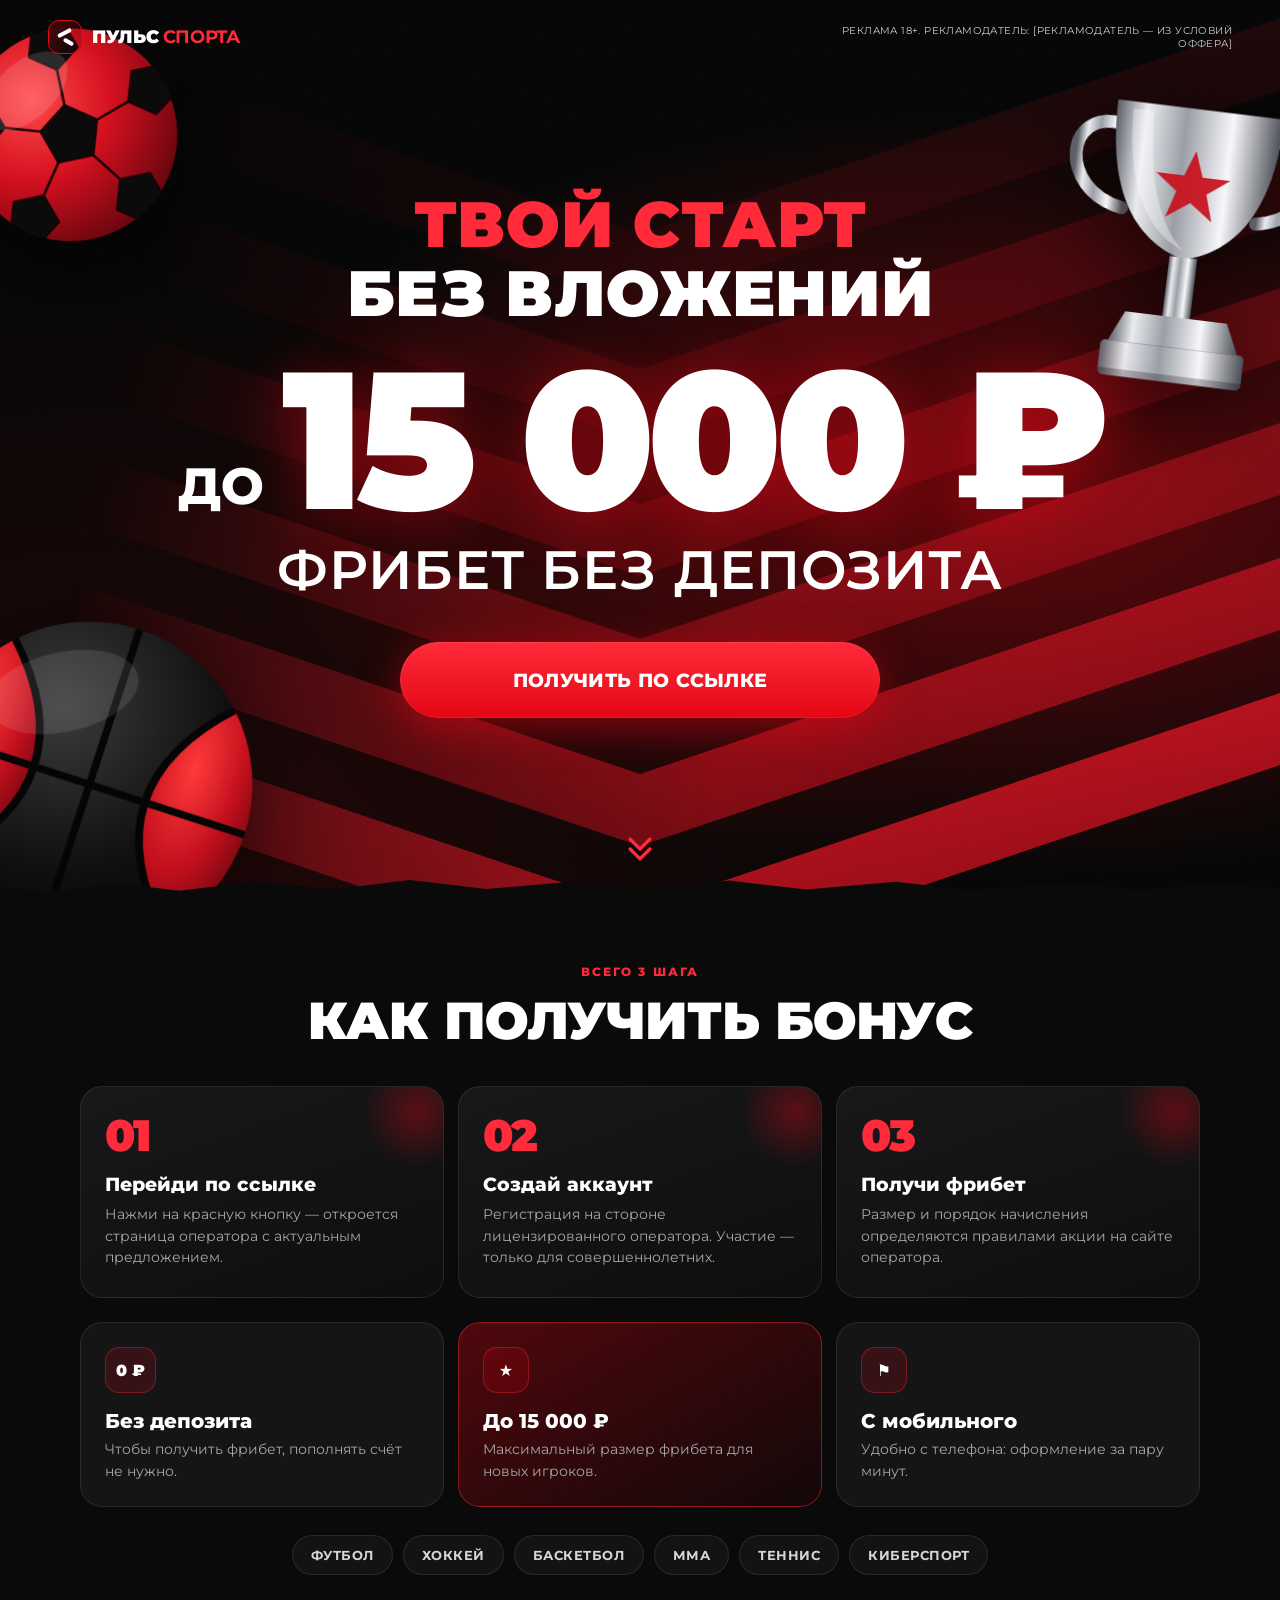
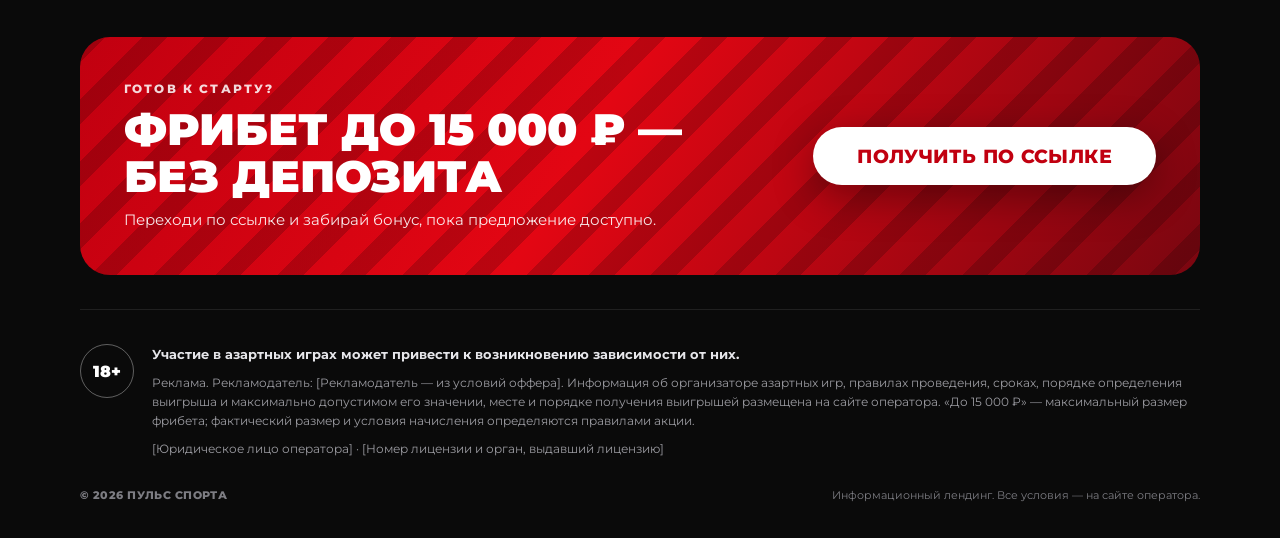
==== commit 4d6fe1d1: "Add files via upload" ====
--- a/index.html
+++ b/index.html
@@ -3,169 +3,219 @@
 <head>
   <meta charset="utf-8">
   <meta name="viewport" content="width=device-width,initial-scale=1,viewport-fit=cover">
-  <meta name="theme-color" content="#0B0E11">
+  <meta name="theme-color" content="#0a0a0a">
   <meta name="color-scheme" content="dark">
-  <meta name="description" content="Спортивная платформа: события, коэффициенты, бонусы и быстрый доступ с мобильного.">
-  <title>Пульс Спорта — спортивная платформа</title>
-  <link rel="preload" href="./styles.css" as="style">
+  <meta name="robots" content="noindex,nofollow">
+  <meta name="description" content="Фрибет до 15 000 ₽ без депозита для новых игроков. Переходи по ссылке и забирай бонус на старт.">
+  <title>Фрибет до 15 000 ₽ без депозита — Пульс Спорта</title>
+  <script>document.documentElement.classList.add("js")</script>
+  <link rel="preconnect" href="https://fonts.googleapis.com">
+  <link rel="preconnect" href="https://fonts.gstatic.com" crossorigin>
+  <link rel="stylesheet" href="https://fonts.googleapis.com/css2?family=Montserrat:wght@500;700;800;900&display=swap">
   <link rel="stylesheet" href="./styles.css">
   <script src="./config.js" defer></script>
   <script src="./app.js" defer></script>
 </head>
 <body>
-  <div class="site-shell">
-    <header class="topbar" aria-label="Главная навигация">
+
+<!-- Графика (SVG): мячи, кубок, шевроны. Всё нарисовано с нуля, без чужих логотипов -->
+<svg width="0" height="0" style="position:absolute" aria-hidden="true" focusable="false">
+  <defs>
+    <radialGradient id="gBallRed" cx=".35" cy=".3" r=".85">
+      <stop offset="0" stop-color="#ff4a4a"/><stop offset=".45" stop-color="#d3101f"/><stop offset="1" stop-color="#4a0309"/>
+    </radialGradient>
+    <radialGradient id="gBallDark" cx=".35" cy=".3" r=".9">
+      <stop offset="0" stop-color="#3b3b3b"/><stop offset=".55" stop-color="#101010"/><stop offset="1" stop-color="#000"/>
+    </radialGradient>
+    <radialGradient id="gOrange" cx=".35" cy=".3" r=".9">
+      <stop offset="0" stop-color="#ff3a3a"/><stop offset=".5" stop-color="#c10f1d"/><stop offset="1" stop-color="#52040b"/>
+    </radialGradient>
+    <linearGradient id="gSilver" x1="0" x2="1">
+      <stop offset="0" stop-color="#5d6068"/><stop offset=".18" stop-color="#e9ebef"/><stop offset=".42" stop-color="#9b9ea6"/>
+      <stop offset=".7" stop-color="#f6f7f9"/><stop offset="1" stop-color="#4b4e55"/>
+    </linearGradient>
+    <linearGradient id="gChev" x1="0" y1="0" x2="1" y2="1">
+      <stop offset="0" stop-color="#ff1f2d"/><stop offset="1" stop-color="#7a0610"/>
+    </linearGradient>
+    <clipPath id="clipBall"><circle cx="100" cy="100" r="98"/></clipPath>
+    <symbol id="ico-chevron" viewBox="0 0 24 24"><path d="M5 12h13M13 6l6 6-6 6" fill="none" stroke="currentColor" stroke-width="2.4" stroke-linecap="round" stroke-linejoin="round"/></symbol>
+  </defs>
+</svg>
+
+<div class="site-shell">
+
+  <header class="hero" id="top">
+    <!-- фон: диагональные шевроны -->
+    <svg class="chevrons" viewBox="0 0 100 100" preserveAspectRatio="none" aria-hidden="true">
+      <g fill="url(#gChev)">
+        <polygon opacity=".12" points="0,2 50,26 100,2 100,10 50,34 0,10"/>
+        <polygon opacity=".2"  points="0,17 50,41 100,17 100,25 50,49 0,25"/>
+        <polygon opacity=".32" points="0,32 50,56 100,32 100,40 50,64 0,40"/>
+        <polygon opacity=".5"  points="0,47 50,71 100,47 100,55 50,79 0,55"/>
+        <polygon opacity=".7"  points="0,62 50,86 100,62 100,70 50,94 0,70"/>
+        <polygon opacity=".9"  points="0,77 50,101 100,77 100,85 50,109 0,85"/>
+      </g>
+    </svg>
+    <div class="grain" aria-hidden="true"></div>
+
+    <!-- мяч футбольный -->
+    <svg class="deco ball-soccer" viewBox="0 0 200 200" aria-hidden="true">
+      <g clip-path="url(#clipBall)">
+        <circle cx="100" cy="100" r="98" fill="url(#gBallRed)"/>
+        <g fill="#0b0b0b" stroke="#1a0205" stroke-width="2" stroke-linejoin="round">
+          <polygon points="100,72 126.6,91.3 116.5,122.7 83.5,122.7 73.4,91.3"/>
+          <g id="outerPatch"><polygon points="100,39 122.8,22.4 114.1,-4.4 85.9,-4.4 77.2,22.4"/></g>
+          <use href="#outerPatch" transform="rotate(72 100 100)"/>
+          <use href="#outerPatch" transform="rotate(144 100 100)"/>
+          <use href="#outerPatch" transform="rotate(216 100 100)"/>
+          <use href="#outerPatch" transform="rotate(288 100 100)"/>
+        </g>
+        <g stroke="#1a0205" stroke-width="2.4" fill="none" stroke-linecap="round">
+          <path id="seam" d="M100 72V39"/>
+          <use href="#seam" transform="rotate(72 100 100)"/><use href="#seam" transform="rotate(144 100 100)"/>
+          <use href="#seam" transform="rotate(216 100 100)"/><use href="#seam" transform="rotate(288 100 100)"/>
+        </g>
+        <ellipse cx="68" cy="52" rx="46" ry="26" fill="#fff" opacity=".13" transform="rotate(-30 68 52)"/>
+      </g>
+    </svg>
+
+    <!-- мяч баскетбольный -->
+    <svg class="deco ball-basket" viewBox="0 0 200 200" aria-hidden="true">
+      <g clip-path="url(#clipBall)">
+        <circle cx="100" cy="100" r="98" fill="url(#gBallDark)"/>
+        <path d="M30 30Q100 100 30 170A99 99 0 0 1 30 30Z" fill="url(#gOrange)"/>
+        <path d="M170 30Q100 100 170 170A99 99 0 0 0 170 30Z" fill="url(#gOrange)"/>
+        <g stroke="#050505" stroke-width="4.5" fill="none" stroke-linecap="round">
+          <path d="M100 2V198M2 100H198M30 30Q100 100 30 170M170 30Q100 100 170 170"/>
+        </g>
+        <ellipse cx="68" cy="52" rx="46" ry="24" fill="#fff" opacity=".1" transform="rotate(-30 68 52)"/>
+      </g>
+    </svg>
+
+    <!-- кубок (без эмблем) -->
+    <svg class="deco trophy" viewBox="0 0 220 280" aria-hidden="true">
+      <g fill="none" stroke="url(#gSilver)" stroke-width="11" stroke-linecap="round">
+        <path d="M44 36C-6 28-6 98 52 108"/><path d="M176 36C226 28 226 98 168 108"/>
+      </g>
+      <path d="M38 16H182C182 92 156 134 110 146C64 134 38 92 38 16Z" fill="url(#gSilver)"/>
+      <path d="M52 22H70C72 80 86 118 108 138C78 126 54 92 52 22Z" fill="#fff" opacity=".35"/>
+      <polygon points="110,52 118,74 142,74 123,88 130,111 110,97 90,111 97,88 78,74 102,74" fill="#c9101d" opacity=".92"/>
+      <rect x="98" y="144" width="24" height="52" fill="url(#gSilver)"/>
+      <path d="M66 196H154L166 222H54Z" fill="url(#gSilver)"/>
+      <rect x="48" y="222" width="124" height="30" rx="4" fill="url(#gSilver)"/>
+      <rect x="48" y="246" width="124" height="6" fill="#000" opacity=".25"/>
+    </svg>
+
+    <div class="topbar">
       <a class="brand" href="#top" aria-label="Пульс Спорта — наверх">
         <span class="brand-mark" aria-hidden="true"><i></i><b></b></span>
         <span>ПУЛЬС <strong>СПОРТА</strong></span>
       </a>
-      <a class="top-cta js-offer" href="#" data-source="header">Перейти</a>
-    </header>
-
-    <main id="top">
-      <section class="hero section">
-        <div class="hero-copy">
-          <div class="eyebrow"><span class="pulse-dot"></span> СПОРТ · СЕЙЧАС · КИБЕРСПОРТ</div>
-          <h1 id="heroTitle">Твой первый шаг к большой победе. Забирай бонус на старт!</h1>
-          <p class="hero-sub" id="heroSubtitle">Высокие коэффициенты, быстрые выплаты и бонус при регистрации.</p>
-
-          <div class="hero-actions">
-            <a class="btn btn-primary btn-xl js-offer" href="#" data-source="hero">
-              <span>ПОЛУЧИТЬ БОНУС</span>
-              <svg viewBox="0 0 24 24" aria-hidden="true"><path d="M5 12h13M13 6l6 6-6 6"/></svg>
-            </a>
-            <a class="link-btn" href="#bonus">Сравнить бонусы</a>
-          </div>
-
-          <div class="trust-row" aria-label="Информация о доступе">
-            <span class="trust-chip"><svg viewBox="0 0 24 24"><path d="M12 3l7 3v5c0 5-3 8-7 10-4-2-7-5-7-10V6l7-3z"/><path d="M9 12l2 2 4-5"/></svg>18+ · Лицензированная деятельность</span>
-            <span class="trust-chip muted">Защищённое соединение</span>
-          </div>
-        </div>
-
-        <div class="hero-visual" aria-hidden="true">
-          <div class="orb orb-a"></div>
-          <div class="orb orb-b"></div>
-          <div class="stadium">
-            <div class="stadium-grid"></div>
-            <div class="score-card glass">
-              <div class="score-top"><span>СЕЙЧАС</span><small>72:18</small></div>
-              <div class="teams"><b>2</b><i>:</i><b>1</b></div>
-              <div class="odds"><span>1.84</span><span>3.20</span><span>4.65</span></div>
-            </div>
-            <svg class="sport-ball" viewBox="0 0 240 240">
-              <defs><radialGradient id="g"><stop offset="0" stop-color="#eafff1"/><stop offset=".45" stop-color="#00e676"/><stop offset="1" stop-color="#064b2b"/></radialGradient></defs>
-              <circle cx="120" cy="120" r="86" fill="url(#g)" opacity=".95"/>
-              <path d="M120 57l30 22-11 35H101L90 79l30-22zm-30 92l-31-8-10-34 24-24 18 31-1 35zm60 0l31-8 10-34-24-24-18 31 1 35zm-44 40l-19-29 17-26h32l17 26-19 29h-28z" fill="#07140d" opacity=".82"/>
-            </svg>
-            <div class="ticker-card glass"><span>⚡</span><div><small>Сегодня</small><b>1 000+ событий</b></div></div>
-          </div>
-        </div>
-      </section>
-
-      <section class="section perks" aria-label="Преимущества">
-        <article class="perk glass">
-          <div class="perk-icon">↗</div>
-          <h2>Быстрый вывод</h2>
-          <p id="fastPayoutText">Удобные способы получения выплат.</p>
-        </article>
-        <article class="perk glass">
-          <div class="perk-icon">%</div>
-          <h2>Топ коэффициенты</h2>
-          <p>Конкурентная линия на ключевые спортивные события.</p>
-        </article>
-        <article class="perk glass">
-          <div class="perk-icon">∞</div>
-          <h2>1 000+ событий</h2>
-          <p>Футбол, хоккей, ММА, баскетбол и киберспорт каждый день.</p>
-        </article>
-        <article class="perk glass accent-card">
-          <div class="perk-icon">★</div>
-          <h2>Стартовый бонус</h2>
-          <p id="startBonusText">Условия бонуса уточняйте у оператора.</p>
-        </article>
-      </section>
-
-      <section class="section bonus-section" id="bonus">
-        <div class="section-heading">
-          <span class="kicker">ВЫБЕРИ СВОЙ ВАРИАНТ</span>
-          <h2>Какой бонус тебе ближе?</h2>
-          <p>Нажми на карточку — выбранный вариант будет передан при переходе.</p>
-        </div>
-
-        <div class="bonus-grid" role="radiogroup" aria-label="Выбор бонуса">
-          <button class="bonus-card glass is-active" type="button" role="radio" aria-checked="true" data-bonus="freebet">
-            <span class="bonus-badge">БЕЗ ЛИШНИХ ШАГОВ</span>
-            <span class="bonus-icon">⚡</span>
-            <strong id="freebetText">Фрибет 2 000 ₽</strong>
-            <small>Вариант для быстрого старта</small>
-            <i class="select-dot"></i>
-          </button>
-          <button class="bonus-card glass" type="button" role="radio" aria-checked="false" data-bonus="welcome">
-            <span class="bonus-badge violet">БОЛЬШЕ НА СТАРТЕ</span>
-            <span class="bonus-icon">✦</span>
-            <strong id="welcomeText">+100% к первому пополнению</strong>
-            <small>Вариант для увеличенного стартового баланса</small>
-            <i class="select-dot"></i>
-          </button>
-        </div>
-
-        <a class="btn btn-primary btn-wide js-offer" href="#" data-source="bonus-widget">
-          <span id="bonusCtaText">ВЫБРАТЬ ФРИБЕТ</span>
-          <svg viewBox="0 0 24 24" aria-hidden="true"><path d="M5 12h13M13 6l6 6-6 6"/></svg>
-        </a>
-        <p class="fineprint">Конкретный размер и порядок начисления бонуса определяются правилами акции оператора.</p>
-      </section>
-
-      <section class="section live-proof" id="liveProof" hidden>
-        <div class="section-heading compact">
-          <span class="kicker"><span class="pulse-dot"></span> ПОДТВЕРЖДЁННЫЕ ВЫПЛАТЫ</span>
-          <h2>Сейчас на платформе</h2>
-        </div>
-        <div class="live-window glass" aria-live="polite">
-          <div class="live-track" id="liveTrack"></div>
-        </div>
-      </section>
-
-      <section class="section sports-strip">
-        <div class="sport-chip">⚽ Футбол</div>
-        <div class="sport-chip">🏒 Хоккей</div>
-        <div class="sport-chip">🥊 ММА</div>
-        <div class="sport-chip">🏀 Баскетбол</div>
-        <div class="sport-chip">🎮 Киберспорт</div>
-      </section>
-
-      <section class="section final-cta glass">
-        <div>
-          <span class="kicker">ГОТОВ К СТАРТУ?</span>
-          <h2>События уже в линии</h2>
-          <p>Выбери бонус и переходи к регистрации на стороне лицензированного оператора.</p>
-        </div>
-        <a class="btn btn-primary btn-xl js-offer" href="#" data-source="final">ПОЛУЧИТЬ БОНУС</a>
-      </section>
-
-      <section class="legal section" aria-label="Юридическая информация">
-        <div class="age">18+</div>
-        <div>
-          <p><strong>Участие в азартных играх может привести к возникновению зависимости от них.</strong></p>
-          <p>Информация об организаторе азартных игр, правилах проведения, сроках, порядке определения выигрыша и максимально допустимом его значении, месте и порядке получения выигрышей размещена на сайте оператора.</p>
-          <p><span id="operatorName">[Юридическое лицо оператора]</span> · <span id="licenseText">[Номер лицензии и орган, выдавший лицензию]</span></p>
-        </div>
-      </section>
-    </main>
-
-    <footer>
-      <span>© <span id="year"></span> ПУЛЬС СПОРТА</span>
-      <span>Информационный лендинг спортивной платформы</span>
-    </footer>
-  </div>
-
-  <div class="mobile-sticky" id="mobileSticky">
-    <div><small>Выбранный бонус</small><b id="stickyBonus">Фрибет 2 000 ₽</b></div>
-    <a class="btn btn-primary js-offer" href="#" data-source="sticky">ЗАБРАТЬ</a>
-  </div>
-
-  <!-- ЯНДЕКС МЕТРИКА: вставка выполняется автоматически из config.js,
-       либо замените этот комментарий кодом счётчика вручную. -->
+      <p class="ad-line">Реклама 18+. Рекламодатель: <span data-cfg="advertiser">[Рекламодатель]</span><span id="erid"></span></p>
+    </div>
+
+    <div class="hero-inner">
+      <h1>
+        <span class="h1-red">Твой старт</span>
+        <span class="h1-white">без вложений</span>
+      </h1>
+
+      <div class="amount" aria-label="Фрибет до 15 000 рублей">
+        <small>до</small>
+        <b data-cfg="bonus.amount">15 000 ₽</b>
+      </div>
+      <p class="amount-sub" data-cfg="bonus.type">ФРИБЕТ БЕЗ ДЕПОЗИТА</p>
+
+      <a class="btn-pill js-offer" href="#" data-source="hero">ПОЛУЧИТЬ ПО ССЫЛКЕ</a>
+
+      <a class="scroll-hint" href="#how" aria-label="Узнать подробнее">
+        <svg viewBox="0 0 24 24" aria-hidden="true"><path d="M5 5l7 7 7-7M5 12l7 7 7-7" fill="none" stroke="currentColor" stroke-width="2.4" stroke-linecap="round" stroke-linejoin="round"/></svg>
+      </a>
+    </div>
+    <div class="torn" aria-hidden="true"></div>
+  </header>
+
+  <main>
+    <section class="section how" id="how">
+      <div class="section-heading">
+        <span class="kicker">ВСЕГО 3 ШАГА</span>
+        <h2>Как получить бонус</h2>
+      </div>
+      <ol class="steps">
+        <li class="step reveal">
+          <span class="step-num">01</span>
+          <h3>Перейди по ссылке</h3>
+          <p>Нажми на красную кнопку — откроется страница оператора с актуальным предложением.</p>
+        </li>
+        <li class="step reveal">
+          <span class="step-num">02</span>
+          <h3>Создай аккаунт</h3>
+          <p>Регистрация на стороне лицензированного оператора. Участие — только для совершеннолетних.</p>
+        </li>
+        <li class="step reveal">
+          <span class="step-num">03</span>
+          <h3>Получи фрибет</h3>
+          <p>Размер и порядок начисления определяются правилами акции на сайте оператора.</p>
+        </li>
+      </ol>
+    </section>
+
+    <section class="section perks" aria-label="Преимущества">
+      <article class="perk reveal">
+        <span class="perk-ico">0 ₽</span>
+        <h3>Без депозита</h3>
+        <p>Чтобы получить фрибет, пополнять счёт не нужно.</p>
+      </article>
+      <article class="perk perk-hot reveal">
+        <span class="perk-ico">★</span>
+        <h3>До <span data-cfg="bonus.amount">15 000 ₽</span></h3>
+        <p>Максимальный размер фрибета для новых игроков.</p>
+      </article>
+      <article class="perk reveal">
+        <span class="perk-ico">⚑</span>
+        <h3>С мобильного</h3>
+        <p>Удобно с телефона: оформление за пару минут.</p>
+      </article>
+    </section>
+
+    <section class="section sports-strip reveal" aria-label="Виды спорта">
+      <span class="sport-chip">Футбол</span>
+      <span class="sport-chip">Хоккей</span>
+      <span class="sport-chip">Баскетбол</span>
+      <span class="sport-chip">ММА</span>
+      <span class="sport-chip">Теннис</span>
+      <span class="sport-chip">Киберспорт</span>
+    </section>
+
+    <section class="section final-cta reveal">
+      <div class="final-text">
+        <span class="kicker">ГОТОВ К СТАРТУ?</span>
+        <h2><span data-cfg="bonus.short">Фрибет до 15 000 ₽</span> — без депозита</h2>
+        <p>Переходи по ссылке и забирай бонус, пока предложение доступно.</p>
+      </div>
+      <a class="btn-pill btn-pill-light js-offer" href="#" data-source="final">ПОЛУЧИТЬ ПО ССЫЛКЕ</a>
+    </section>
+
+    <section class="legal section" aria-label="Юридическая информация">
+      <div class="age">18+</div>
+      <div>
+        <p class="legal-warn"><strong>Участие в азартных играх может привести к возникновению зависимости от них.</strong></p>
+        <p>Реклама. Рекламодатель: <span data-cfg="advertiser">[Рекламодатель]</span>. Информация об организаторе азартных игр, правилах проведения, сроках, порядке определения выигрыша и максимально допустимом его значении, месте и порядке получения выигрышей размещена на сайте оператора. «До 15 000 ₽» — максимальный размер фрибета; фактический размер и условия начисления определяются правилами акции.</p>
+        <p><span data-cfg="operatorName">[Юридическое лицо оператора]</span> · <span data-cfg="licenseText">[Номер лицензии и орган, выдавший лицензию]</span></p>
+      </div>
+    </section>
+  </main>
+
+  <footer>
+    <span>© <span id="year"></span> ПУЛЬС СПОРТА</span>
+    <span>Информационный лендинг. Все условия — на сайте оператора.</span>
+  </footer>
+</div>
+
+<div class="mobile-sticky" id="mobileSticky">
+  <div><small>Бонус новым игрокам</small><b data-cfg="bonus.short">Фрибет до 15 000 ₽</b></div>
+  <a class="btn-pill btn-pill-sm js-offer" href="#" data-source="sticky">ЗАБРАТЬ</a>
+</div>
+
 </body>
 </html>
--- a/styles.css
+++ b/styles.css
@@ -1,7 +1,171 @@
 :root{
-  --bg:#0b0e11;--bg2:#0f1419;--card:rgba(20,27,34,.72);--card2:rgba(14,20,26,.92);
-  --line:rgba(255,255,255,.08);--text:#f4f8f6;--muted:#98a5a1;--green:#00e676;
-  --green2:#a8ff60;--violet:#9b6cff;--cyan:#39e3ff;--shadow:0 24px 80px rgba(0,0,0,.38);
-  --radius:24px;--radius-sm:18px;--safe-bottom:max(16px,env(safe-area-inset-bottom));
+  --bg:#0a0a0a; --bg2:#121212; --card:#151516; --line:rgba(255,255,255,.09);
+  --text:#fff; --muted:#a6a6ab; --red:#e30613; --red2:#ff2b3a; --red-dark:#7a0610;
+  --font:"Montserrat",Inter,ui-sans-serif,system-ui,-apple-system,"Segoe UI",Arial,sans-serif;
+  --safe-bottom:max(12px,env(safe-area-inset-bottom));
 }
-*{box-sizing:border-box}html{scroll-behavior:smooth}body{margin:0;background:radial-gradient(circle at 10% 0%,rgba(0,230,118,.08),transparent 25%),radial-gradient(circle at 100% 12%,rgba(155,108,255,.1),transparent 30%),var(--bg);color:var(--text);font-family:Inter,ui-sans-serif,system-ui,-apple-system,BlinkMacSystemFont,"Segoe UI",sans-serif;-webkit-font-smoothing:antialiased;overflow-x:hidden}a{color:inherit;text-decoration:none}button,a{-webkit-tap-highlight-color:transparent}.site-shell{width:min(1180px,100%);margin:auto;padding:0 16px 110px}.topbar{height:72px;display:flex;align-items:center;justify-content:space-between;position:relative;z-index:20}.brand{display:flex;align-items:center;gap:10px;font-weight:900;letter-spacing:-.04em;font-size:18px}.brand strong{color:var(--green)}.brand-mark{width:34px;height:34px;border-radius:11px;border:1px solid rgba(0,230,118,.45);position:relative;background:linear-gradient(135deg,rgba(0,230,118,.18),rgba(155,108,255,.15));box-shadow:inset 0 0 24px rgba(0,230,118,.08)}.brand-mark i,.brand-mark b{position:absolute;background:var(--green);border-radius:4px}.brand-mark i{width:15px;height:4px;left:8px;top:10px;transform:rotate(-28deg)}.brand-mark b{width:11px;height:4px;left:14px;top:19px;transform:rotate(30deg)}.top-cta{font-size:13px;font-weight:800;padding:10px 14px;border:1px solid rgba(255,255,255,.12);border-radius:12px;background:rgba(255,255,255,.04)}.section{margin-top:28px}.hero{min-height:680px;display:grid;grid-template-columns:1.02fr .98fr;align-items:center;gap:48px;padding:60px 0 34px}.eyebrow,.kicker{font-size:12px;letter-spacing:.14em;font-weight:900;color:var(--green2);display:flex;align-items:center;gap:8px}.pulse-dot{display:inline-block;width:8px;height:8px;border-radius:50%;background:var(--green);box-shadow:0 0 0 0 rgba(0,230,118,.6);animation:pulse 1.8s infinite}@keyframes pulse{70%{box-shadow:0 0 0 9px rgba(0,230,118,0)}100%{box-shadow:0 0 0 0 rgba(0,230,118,0)}}h1{font-size:clamp(46px,6vw,78px);line-height:.98;letter-spacing:-.065em;margin:18px 0 20px;max-width:780px}.hero-sub{font-size:clamp(18px,2vw,22px);line-height:1.52;color:#b7c2bf;max-width:650px;margin:0}.hero-actions{display:flex;gap:18px;align-items:center;margin-top:32px;flex-wrap:wrap}.btn{border:0;border-radius:16px;min-height:50px;padding:0 20px;display:inline-flex;align-items:center;justify-content:center;gap:10px;font-weight:950;letter-spacing:-.01em;cursor:pointer;transition:transform .18s ease,box-shadow .18s ease,filter .18s ease}.btn svg{width:21px;height:21px;fill:none;stroke:currentColor;stroke-width:2}.btn:hover{transform:translateY(-2px)}.btn-primary{background:linear-gradient(110deg,var(--green),var(--green2));color:#05110a;box-shadow:0 0 0 1px rgba(198,255,144,.28),0 12px 34px rgba(0,230,118,.22)}.btn-primary:hover{box-shadow:0 0 0 1px rgba(198,255,144,.38),0 18px 44px rgba(0,230,118,.32)}.btn-xl{min-height:62px;padding:0 28px;font-size:15px}.btn-wide{width:min(470px,100%);margin:26px auto 0;min-height:60px;font-size:15px}.link-btn{font-size:14px;font-weight:800;color:#c8d2cf}.trust-row{display:flex;gap:10px;flex-wrap:wrap;margin-top:24px}.trust-chip{min-height:34px;display:inline-flex;align-items:center;gap:7px;padding:0 11px;border-radius:999px;background:rgba(0,230,118,.08);border:1px solid rgba(0,230,118,.16);color:#ceffdf;font-size:12px;font-weight:700}.trust-chip svg{width:16px;height:16px;fill:none;stroke:currentColor;stroke-width:1.8}.trust-chip.muted{background:rgba(255,255,255,.035);border-color:var(--line);color:#aab5b2}.hero-visual{position:relative;min-height:560px;display:grid;place-items:center}.stadium{width:min(520px,100%);aspect-ratio:.95;border-radius:40px;position:relative;overflow:hidden;background:radial-gradient(circle at 50% 42%,rgba(0,230,118,.16),transparent 29%),linear-gradient(145deg,#121a22,#090d11 55%,#13101d);border:1px solid rgba(255,255,255,.08);box-shadow:var(--shadow),inset 0 0 100px rgba(57,227,255,.04)}.stadium:before{content:"";position:absolute;inset:46% -20% -40%;border-radius:50% 50% 0 0;border:2px solid rgba(0,230,118,.23);box-shadow:0 -20px 80px rgba(0,230,118,.11);transform:perspective(500px) rotateX(56deg)}.stadium-grid{position:absolute;inset:0;opacity:.2;background-image:linear-gradient(rgba(255,255,255,.04) 1px,transparent 1px),linear-gradient(90deg,rgba(255,255,255,.035) 1px,transparent 1px);background-size:34px 34px;mask-image:linear-gradient(to bottom,transparent,#000 35%,#000)}.sport-ball{position:absolute;width:54%;left:23%;top:22%;filter:drop-shadow(0 20px 50px rgba(0,230,118,.25));animation:float 5s ease-in-out infinite}@keyframes float{50%{transform:translateY(-12px) rotate(3deg)}}.glass{background:linear-gradient(145deg,rgba(26,34,42,.76),rgba(11,16,21,.65));border:1px solid var(--line);box-shadow:inset 0 1px 0 rgba(255,255,255,.035),0 18px 60px rgba(0,0,0,.18);backdrop-filter:blur(14px)}.score-card{position:absolute;left:24px;top:26px;width:190px;border-radius:19px;padding:16px;z-index:3}.score-top{display:flex;justify-content:space-between;align-items:center;font-size:10px}.score-top span{color:var(--green);font-weight:950}.score-top small{color:var(--muted)}.teams{display:flex;align-items:center;justify-content:center;gap:13px;font-size:33px;margin:11px 0}.teams i{color:#74807c;font-style:normal}.odds{display:grid;grid-template-columns:repeat(3,1fr);gap:6px}.odds span{text-align:center;background:rgba(255,255,255,.055);padding:7px 0;border-radius:8px;font-size:11px;font-weight:800}.ticker-card{position:absolute;right:22px;bottom:24px;padding:13px 15px;border-radius:16px;display:flex;align-items:center;gap:11px;z-index:3}.ticker-card span{font-size:24px}.ticker-card small,.ticker-card b{display:block}.ticker-card small{color:var(--muted);font-size:10px}.ticker-card b{font-size:13px;margin-top:2px}.orb{position:absolute;border-radius:50%;filter:blur(25px);pointer-events:none}.orb-a{width:210px;height:210px;background:rgba(0,230,118,.12);right:0;top:0}.orb-b{width:180px;height:180px;background:rgba(155,108,255,.13);left:-20px;bottom:0}.perks{display:grid;grid-template-columns:repeat(4,1fr);gap:12px}.perk{border-radius:var(--radius-sm);padding:20px;min-height:178px}.perk-icon{width:42px;height:42px;border-radius:13px;display:grid;place-items:center;background:rgba(0,230,118,.1);border:1px solid rgba(0,230,118,.16);color:var(--green2);font-weight:950;font-size:18px}.perk h2{font-size:17px;margin:17px 0 8px;letter-spacing:-.025em}.perk p{font-size:13px;line-height:1.55;color:var(--muted);margin:0}.accent-card{background:linear-gradient(145deg,rgba(0,230,118,.09),rgba(15,20,25,.78));border-color:rgba(0,230,118,.17)}.bonus-section{text-align:center;padding:72px 0 28px}.section-heading{max-width:680px;margin:0 auto 30px}.section-heading h2{font-size:clamp(32px,5vw,52px);letter-spacing:-.055em;margin:10px 0 10px}.section-heading p{margin:0;color:var(--muted);line-height:1.55}.section-heading .kicker{justify-content:center}.section-heading.compact{margin-bottom:18px}.bonus-grid{display:grid;grid-template-columns:1fr 1fr;gap:14px;max-width:860px;margin:auto}.bonus-card{position:relative;text-align:left;border-radius:24px;padding:22px;color:var(--text);cursor:pointer;min-height:230px;transition:transform .18s ease,border-color .18s ease,box-shadow .18s ease}.bonus-card:hover{transform:translateY(-3px)}.bonus-card.is-active{border-color:rgba(0,230,118,.55);box-shadow:0 0 0 1px rgba(0,230,118,.15),0 18px 60px rgba(0,230,118,.1)}.bonus-badge{display:inline-flex;padding:7px 9px;border-radius:8px;background:rgba(0,230,118,.12);color:var(--green2);font-size:9px;font-weight:950;letter-spacing:.1em}.bonus-badge.violet{background:rgba(155,108,255,.13);color:#cbb8ff}.bonus-icon{display:block;font-size:36px;margin:24px 0 8px}.bonus-card strong{display:block;font-size:24px;letter-spacing:-.04em}.bonus-card small{display:block;color:var(--muted);font-size:12px;margin-top:6px}.select-dot{position:absolute;width:18px;height:18px;border-radius:50%;border:2px solid rgba(255,255,255,.2);right:18px;top:18px}.bonus-card.is-active .select-dot{border-color:var(--green);box-shadow:inset 0 0 0 4px #12191d;background:var(--green)}.fineprint{font-size:11px;color:#6f7b77;margin:13px auto 0;max-width:580px;line-height:1.5}.live-proof{padding:46px 0 12px}.live-window{overflow:hidden;border-radius:20px;padding:10px}.live-track{display:flex;gap:10px;width:max-content;animation:marquee 24s linear infinite}.live-item{min-width:280px;padding:14px 16px;border-radius:14px;background:rgba(255,255,255,.035);display:flex;justify-content:space-between;gap:18px;align-items:center}.live-item div b,.live-item div small{display:block}.live-item div small{font-size:10px;color:var(--muted);margin-top:3px}.live-item strong{color:var(--green2);font-size:15px;white-space:nowrap}@keyframes marquee{to{transform:translateX(-50%)}}.sports-strip{display:flex;gap:9px;overflow:auto;padding:12px 0 8px;scrollbar-width:none}.sports-strip::-webkit-scrollbar{display:none}.sport-chip{white-space:nowrap;border:1px solid var(--line);background:rgba(255,255,255,.035);border-radius:999px;padding:10px 14px;color:#bec8c5;font-size:12px;font-weight:750}.final-cta{border-radius:30px;margin-top:55px;padding:32px;display:flex;justify-content:space-between;align-items:center;gap:30px;background:linear-gradient(120deg,rgba(0,230,118,.08),rgba(155,108,255,.08),rgba(14,19,24,.82))}.final-cta h2{font-size:clamp(30px,4vw,46px);letter-spacing:-.05em;margin:8px 0}.final-cta p{color:var(--muted);margin:0;max-width:620px}.legal{display:grid;grid-template-columns:auto 1fr;gap:18px;padding:30px 0;margin-top:24px;border-top:1px solid var(--line)}.age{width:52px;height:52px;border-radius:50%;display:grid;place-items:center;border:1px solid rgba(255,255,255,.16);font-weight:950}.legal p{font-size:11px;line-height:1.55;color:#77837f;margin:0 0 7px}.legal strong{color:#aab4b1}footer{display:flex;justify-content:space-between;gap:16px;padding:16px 0 28px;color:#5f6b67;font-size:10px}.mobile-sticky{display:none}.reveal{opacity:0;transform:translateY(12px);transition:opacity .45s ease,transform .45s ease}.reveal.is-visible{opacity:1;transform:none}@media(max-width:900px){.hero{grid-template-columns:1fr;min-height:auto;padding-top:34px;gap:28px}.hero-copy{text-align:center}.hero-sub{margin-inline:auto}.hero-actions,.trust-row{justify-content:center}.hero-visual{min-height:490px}.stadium{width:min(520px,92vw)}.perks{grid-template-columns:1fr 1fr}.final-cta{align-items:flex-start;flex-direction:column}}@media(max-width:620px){.site-shell{padding:0 14px 105px}.topbar{height:62px}.brand{font-size:16px}.brand-mark{width:31px;height:31px}.top-cta{font-size:11px;padding:9px 12px}.section{margin-top:20px}.hero{padding-top:24px;gap:18px}.hero h1{font-size:43px;margin-top:13px;line-height:1.01}.hero-sub{font-size:16px;line-height:1.48}.hero-actions{display:block;margin-top:25px}.hero-actions .btn{width:100%}.link-btn{display:inline-block;margin-top:17px}.trust-row{margin-top:17px}.trust-chip{font-size:10px}.hero-visual{min-height:400px}.stadium{border-radius:28px;aspect-ratio:1.02}.score-card{left:14px;top:14px;width:160px;padding:13px}.teams{font-size:27px}.sport-ball{width:58%;left:21%;top:22%}.ticker-card{right:13px;bottom:13px}.perks{grid-template-columns:1fr 1fr;gap:8px}.perk{padding:15px;min-height:158px;border-radius:16px}.perk-icon{width:36px;height:36px}.perk h2{font-size:14px;margin:13px 0 6px}.perk p{font-size:11px}.bonus-section{padding-top:50px}.section-heading h2{font-size:36px}.section-heading p{font-size:13px}.bonus-grid{grid-template-columns:1fr;gap:9px}.bonus-card{min-height:170px;padding:18px}.bonus-icon{margin:17px 0 7px;font-size:29px}.bonus-card strong{font-size:21px}.final-cta{padding:22px;border-radius:22px}.final-cta .btn{width:100%}.legal{grid-template-columns:1fr}.age{width:46px;height:46px}footer{flex-direction:column}.mobile-sticky{position:fixed;z-index:100;left:10px;right:10px;bottom:var(--safe-bottom);display:flex;align-items:center;justify-content:space-between;gap:10px;padding:9px 9px 9px 14px;border:1px solid rgba(255,255,255,.1);border-radius:18px;background:rgba(11,14,17,.9);backdrop-filter:blur(18px);box-shadow:0 18px 60px rgba(0,0,0,.38)}.mobile-sticky div{min-width:0}.mobile-sticky small,.mobile-sticky b{display:block;white-space:nowrap;overflow:hidden;text-overflow:ellipsis}.mobile-sticky small{font-size:9px;color:var(--muted)}.mobile-sticky b{font-size:12px;margin-top:2px}.mobile-sticky .btn{min-height:45px;padding:0 16px;font-size:11px}}@media(prefers-reduced-motion:reduce){*{animation:none!important;scroll-behavior:auto!important}.reveal{opacity:1;transform:none}}
+*{box-sizing:border-box}
+html{scroll-behavior:smooth}
+body{margin:0;background:var(--bg);color:var(--text);font-family:var(--font);-webkit-font-smoothing:antialiased;overflow-x:hidden}
+a{color:inherit;text-decoration:none}
+a,button{-webkit-tap-highlight-color:transparent}
+h1,h2,h3,p{margin:0}
+.site-shell{width:100%;overflow:hidden}
+
+/* ================= HERO ================= */
+.hero{
+  position:relative;min-height:100svh;max-height:980px;
+  display:flex;flex-direction:column;overflow:hidden;
+  background:
+    radial-gradient(ellipse at 78% 55%,rgba(227,6,19,.38),transparent 55%),
+    radial-gradient(ellipse at 10% 100%,rgba(227,6,19,.12),transparent 50%),
+    #060606;
+  isolation:isolate;
+}
+.chevrons{position:absolute;inset:0;width:100%;height:100%;z-index:-3;
+  -webkit-mask-image:linear-gradient(100deg,transparent 12%,#000 60%);mask-image:linear-gradient(100deg,transparent 12%,#000 60%)}
+.grain{position:absolute;inset:0;z-index:-2;opacity:.22;mix-blend-mode:overlay;pointer-events:none;
+  background-image:url("data:image/svg+xml;utf8,<svg xmlns='http://www.w3.org/2000/svg' width='220' height='220'><filter id='n'><feTurbulence type='fractalNoise' baseFrequency='.9' numOctaves='2' stitchTiles='stitch'/><feColorMatrix values='0 0 0 0 1  0 0 0 0 1  0 0 0 0 1  0 0 0 .9 0'/></filter><rect width='100%' height='100%' filter='url(%23n)'/></svg>")}
+
+.deco{position:absolute;z-index:-1;pointer-events:none;filter:drop-shadow(0 24px 40px rgba(0,0,0,.6))}
+.ball-soccer{width:clamp(130px,17vw,250px);left:clamp(-70px,-3vw,-20px);top:clamp(-10px,2vw,30px);transform:rotate(-12deg);animation:floatA 7s ease-in-out infinite}
+.ball-basket{width:clamp(180px,26vw,380px);left:clamp(-110px,-6vw,-30px);bottom:clamp(-90px,-4vw,-30px);transform:rotate(18deg);animation:floatB 8s ease-in-out infinite}
+.trophy{width:clamp(130px,20vw,300px);right:clamp(-70px,-2.5vw,0px);top:clamp(70px,10vh,140px);transform:rotate(7deg);animation:floatA 9s ease-in-out infinite}
+@keyframes floatA{50%{translate:0 -10px}}
+@keyframes floatB{50%{translate:0 10px}}
+
+.topbar{display:flex;align-items:center;justify-content:space-between;gap:16px;padding:20px clamp(16px,4vw,48px) 0}
+.brand{display:flex;align-items:center;gap:10px;font-weight:900;letter-spacing:-.02em;font-size:18px;text-transform:uppercase}
+.brand strong{color:var(--red2)}
+.brand-mark{width:34px;height:34px;border-radius:11px;border:1.5px solid var(--red);position:relative;background:linear-gradient(135deg,rgba(227,6,19,.3),rgba(0,0,0,.2))}
+.brand-mark i,.brand-mark b{position:absolute;background:#fff;border-radius:4px}
+.brand-mark i{width:15px;height:4px;left:8px;top:10px;transform:rotate(-28deg)}
+.brand-mark b{width:11px;height:4px;left:14px;top:19px;transform:rotate(30deg)}
+.ad-line{font-size:10px;line-height:1.35;letter-spacing:.04em;text-transform:uppercase;color:#cfcfd3;text-align:right;max-width:420px}
+
+.hero-inner{flex:1;display:flex;flex-direction:column;align-items:center;justify-content:center;text-align:center;padding:24px 18px 70px;position:relative}
+h1{font-weight:900;text-transform:uppercase;letter-spacing:.01em;line-height:1.08;font-size:clamp(26px,5.2vw,64px);margin-bottom:clamp(8px,2vw,24px)}
+h1 span{display:block}
+.h1-red{color:var(--red2)}
+.amount{display:flex;align-items:flex-end;justify-content:center;gap:clamp(6px,1.4vw,18px);line-height:.9}
+.amount small{font-weight:800;font-size:clamp(20px,4vw,52px);text-transform:uppercase;padding-bottom:.35em}
+.amount b{font-weight:900;font-size:clamp(58px,15.2vw,210px);letter-spacing:-.04em;white-space:nowrap;
+  text-shadow:0 8px 60px rgba(227,6,19,.45)}
+.amount-sub{font-weight:600;text-transform:uppercase;letter-spacing:.02em;font-size:clamp(20px,4.2vw,56px);margin:clamp(2px,.8vw,10px) 0 clamp(20px,3.4vw,40px)}
+
+.btn-pill{
+  display:inline-flex;align-items:center;justify-content:center;min-height:58px;padding:0 44px;border-radius:999px;
+  background:linear-gradient(180deg,var(--red2),var(--red));color:#fff;font-weight:800;font-size:clamp(14px,1.6vw,19px);letter-spacing:.02em;
+  box-shadow:0 0 0 1px rgba(255,255,255,.08) inset,0 10px 40px rgba(227,6,19,.5);
+  transition:transform .18s ease,box-shadow .18s ease,filter .18s ease;cursor:pointer;border:0;
+  animation:glow 2.6s ease-in-out infinite;
+}
+.btn-pill:hover{transform:translateY(-2px) scale(1.02);filter:brightness(1.08)}
+.btn-pill:active{transform:scale(.98)}
+.hero .btn-pill{min-width:min(480px,86vw);min-height:clamp(58px,6vw,76px)}
+.btn-pill-light{background:#fff;color:#c10010;box-shadow:0 12px 40px rgba(0,0,0,.35);animation:none}
+.btn-pill-sm{min-height:46px;padding:0 22px;font-size:12px}
+@keyframes glow{50%{box-shadow:0 0 0 1px rgba(255,255,255,.08) inset,0 10px 56px rgba(255,43,58,.7)}}
+
+.scroll-hint{position:absolute;bottom:34px;left:50%;translate:-50% 0;width:34px;height:34px;color:var(--red2);animation:bob 1.8s ease-in-out infinite}
+.scroll-hint svg{width:100%;height:100%}
+@keyframes bob{50%{translate:-50% 6px}}
+
+.torn{position:absolute;left:0;right:0;bottom:-1px;height:30px;background:#0a0a0a;
+  clip-path:polygon(0 100%,0 55%,4% 70%,9% 40%,14% 66%,20% 35%,26% 62%,32% 30%,38% 60%,44% 38%,50% 64%,57% 32%,63% 62%,70% 36%,76% 66%,83% 38%,89% 64%,95% 42%,100% 60%,100% 100%)}
+
+/* ================= SECTIONS ================= */
+.section{width:min(1120px,100% - 32px);margin:0 auto}
+.kicker{display:block;font-size:12px;letter-spacing:.18em;font-weight:800;color:var(--red2)}
+.section-heading{text-align:center;margin-bottom:34px}
+.section-heading h2{font-size:clamp(30px,5vw,52px);font-weight:900;text-transform:uppercase;letter-spacing:-.01em;margin-top:10px}
+
+.how{padding:64px 0 10px}
+.steps{list-style:none;margin:0;padding:0;display:grid;grid-template-columns:repeat(3,1fr);gap:14px}
+.step{position:relative;background:linear-gradient(160deg,#18181a,#0e0e0f);border:1px solid var(--line);border-radius:22px;padding:26px 24px 28px;overflow:hidden}
+.step::after{content:"";position:absolute;right:-30px;top:-30px;width:110px;height:110px;border-radius:50%;background:radial-gradient(circle,rgba(227,6,19,.35),transparent 70%)}
+.step-num{font-weight:900;font-size:44px;color:var(--red2);letter-spacing:-.04em;line-height:1}
+.step h3{font-size:19px;font-weight:800;margin:16px 0 8px}
+.step p{font-size:14px;line-height:1.55;color:var(--muted)}
+
+.perks{display:grid;grid-template-columns:repeat(3,1fr);gap:14px;margin-top:14px}
+.perk{background:var(--card);border:1px solid var(--line);border-radius:22px;padding:24px}
+.perk-hot{background:linear-gradient(150deg,rgba(227,6,19,.32),rgba(20,8,9,.9));border-color:rgba(255,43,58,.45)}
+.perk-ico{display:grid;place-items:center;min-width:46px;height:46px;padding:0 10px;width:max-content;border-radius:14px;background:rgba(227,6,19,.16);border:1px solid rgba(255,43,58,.35);color:#fff;font-weight:900;font-size:16px}
+.perk h3{font-size:20px;font-weight:800;margin:16px 0 6px}
+.perk p{font-size:14px;line-height:1.55;color:var(--muted)}
+
+.sports-strip{display:flex;gap:10px;overflow:auto;padding:28px 0 6px;scrollbar-width:none;justify-content:center;flex-wrap:wrap}
+.sports-strip::-webkit-scrollbar{display:none}
+.sport-chip{border:1px solid var(--line);background:rgba(255,255,255,.04);border-radius:999px;padding:11px 18px;font-size:13px;font-weight:700;color:#d6d6da;text-transform:uppercase;letter-spacing:.04em}
+
+.final-cta{margin-top:56px;border-radius:30px;padding:clamp(24px,4vw,44px);display:flex;align-items:center;justify-content:space-between;gap:28px;
+  background:linear-gradient(120deg,#c10010 0%,#e30613 45%,#7a0610 100%);position:relative;overflow:hidden}
+.final-cta::before{content:"";position:absolute;inset:0;opacity:.18;background:repeating-linear-gradient(135deg,#000 0 18px,transparent 18px 44px)}
+.final-text,.final-cta .btn-pill{position:relative}
+.final-cta .kicker{color:#fff;opacity:.85}
+.final-cta h2{font-size:clamp(26px,4vw,44px);font-weight:900;text-transform:uppercase;line-height:1.05;margin:10px 0}
+.final-cta p{opacity:.9;font-size:15px;line-height:1.5;max-width:560px}
+.final-cta .btn-pill{flex-shrink:0}
+
+.legal{display:grid;grid-template-columns:auto 1fr;gap:18px;padding:34px 0 8px;margin-top:34px;border-top:1px solid var(--line)}
+.age{width:54px;height:54px;border-radius:50%;display:grid;place-items:center;border:1.5px solid rgba(255,255,255,.35);font-weight:900;font-size:16px}
+.legal p{font-size:12px;line-height:1.6;color:#9b9ba1;margin:0 0 8px}
+.legal .legal-warn{font-size:13px;color:#e6e6ea}
+footer{width:min(1120px,100% - 32px);margin:0 auto;display:flex;justify-content:space-between;gap:16px;padding:14px 0 120px;color:#7d7d83;font-size:11px}
+footer span:first-child{font-weight:800;letter-spacing:.04em}
+
+.mobile-sticky{display:none}
+.js .reveal{opacity:0;transform:translateY(14px);transition:opacity .5s ease,transform .5s ease}
+.js .reveal.is-visible{opacity:1;transform:none}
+
+/* ================= RESPONSIVE ================= */
+@media (min-width:901px){ footer{padding-bottom:36px} }
+
+@media (max-width:900px){
+  .steps,.perks{grid-template-columns:1fr}
+  .step,.perk{display:grid;grid-template-columns:auto 1fr;column-gap:16px;align-items:start}
+  .final-cta{flex-direction:column;align-items:flex-start}
+  .final-cta .btn-pill{width:100%}
+  .ad-line{max-width:200px}
+}
+
+@media (max-width:620px){
+  .hero{min-height:max(640px,100svh)}
+  .topbar{padding:14px 14px 0;align-items:flex-start}
+  .brand{font-size:15px}
+  .brand-mark{width:30px;height:30px}
+  .ad-line{font-size:8.5px;max-width:150px}
+  .hero-inner{padding:6px 14px 70px}
+  .ball-soccer{width:110px;left:-36px;top:78px}
+  .ball-basket{width:210px;left:-90px;bottom:-60px}
+  .trophy{width:130px;right:-34px;top:auto;bottom:90px;opacity:.9}
+  .scroll-hint{bottom:22px}
+  .section{width:calc(100% - 28px)}
+  .how{padding-top:44px}
+  .step{padding:20px 18px}
+  .step-num{font-size:34px}
+  .step h3{margin:0 0 6px;font-size:17px}
+  .step p{grid-column:2;font-size:13px}
+  .perk-ico{grid-row:span 2}
+  .perk h3{margin:0 0 4px;font-size:17px}
+  .perk p{grid-column:2;font-size:13px}
+  .legal{grid-template-columns:1fr}
+  .age{width:46px;height:46px}
+  footer{flex-direction:column;width:calc(100% - 28px)}
+
+  .mobile-sticky{position:fixed;z-index:100;left:10px;right:10px;bottom:var(--safe-bottom);
+    display:flex;align-items:center;justify-content:space-between;gap:10px;padding:8px 8px 8px 16px;
+    border:1px solid rgba(255,255,255,.12);border-radius:999px;background:rgba(12,12,12,.92);backdrop-filter:blur(14px);
+    box-shadow:0 18px 60px rgba(0,0,0,.55);transform:translateY(140%);transition:transform .3s ease}
+  .mobile-sticky.is-on{transform:none}
+  .mobile-sticky div{min-width:0}
+  .mobile-sticky small,.mobile-sticky b{display:block;white-space:nowrap;overflow:hidden;text-overflow:ellipsis}
+  .mobile-sticky small{font-size:9px;color:var(--muted);text-transform:uppercase;letter-spacing:.06em}
+  .mobile-sticky b{font-size:13px;margin-top:2px}
+}
+
+@media (prefers-reduced-motion:reduce){
+  *{animation:none!important;scroll-behavior:auto!important}
+  .js .reveal{opacity:1;transform:none}
+}
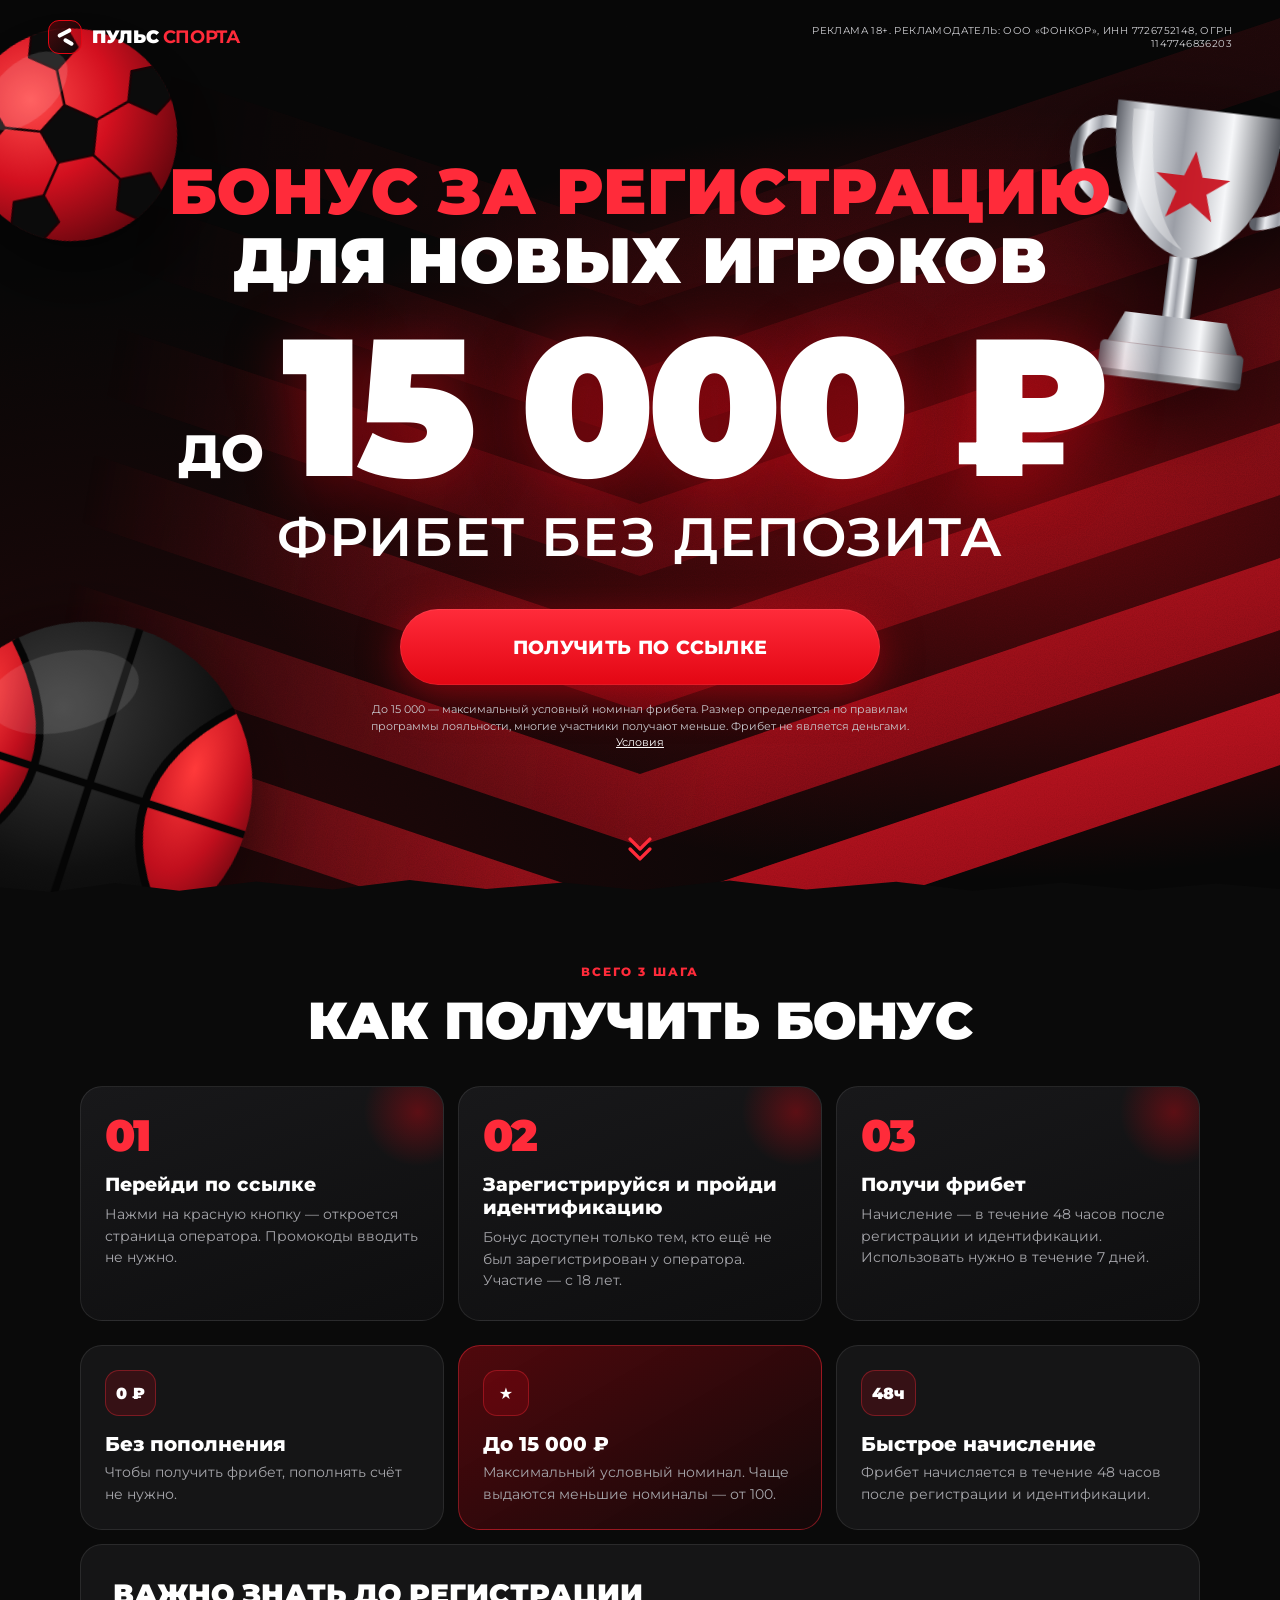
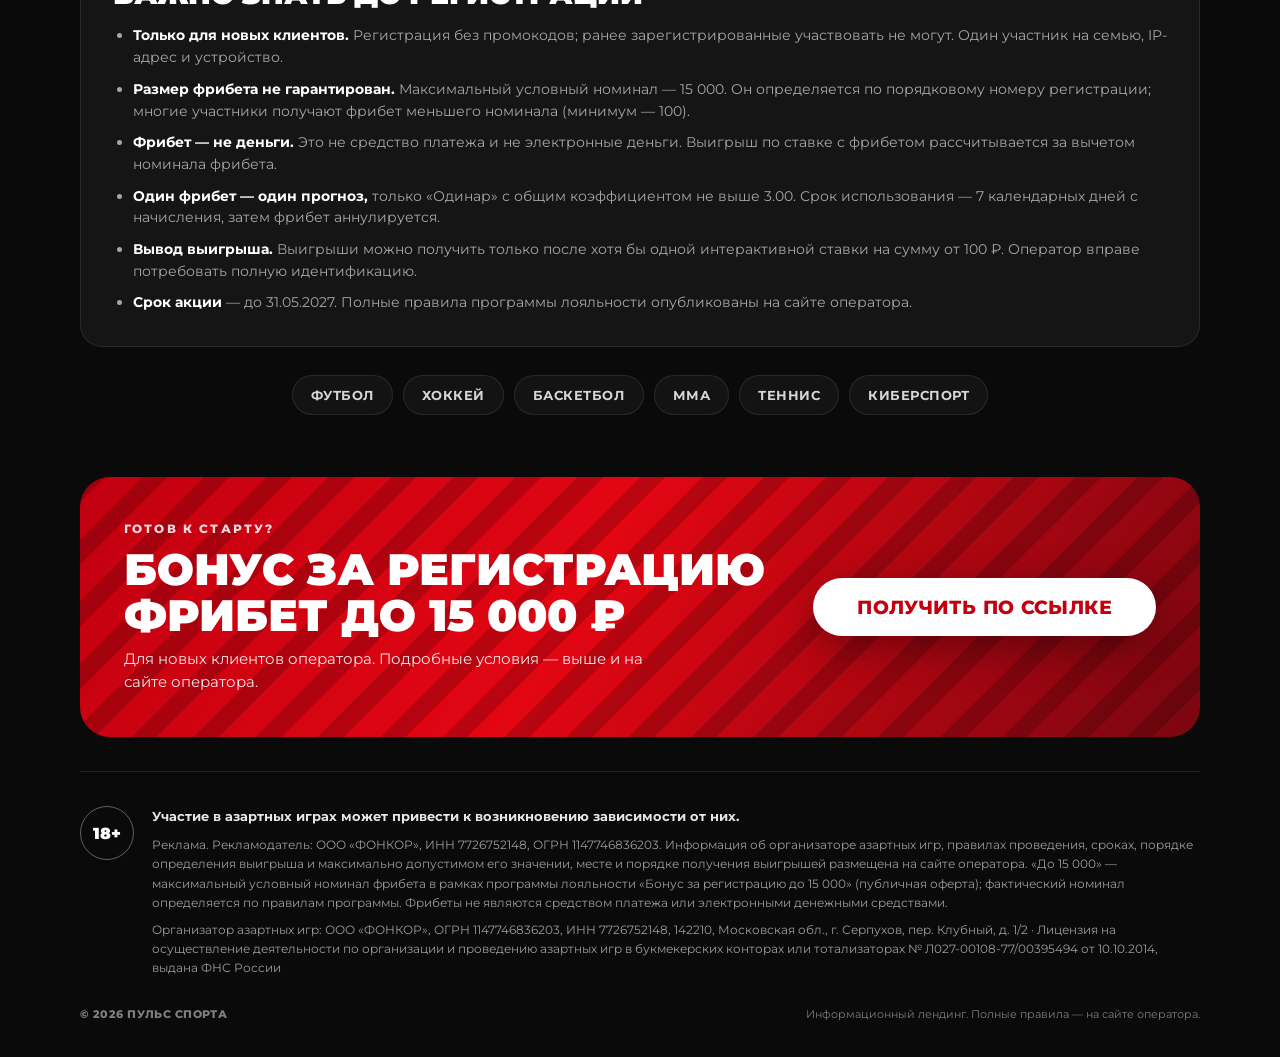
==== commit d71c6c8d: "Add files via upload" ====
--- a/index.html
+++ b/index.html
@@ -7,6 +7,10 @@
   <meta name="color-scheme" content="dark">
   <meta name="robots" content="noindex,nofollow">
   <meta name="description" content="Фрибет до 15 000 ₽ без депозита для новых игроков. Переходи по ссылке и забирай бонус на старт.">
+  <link rel="icon" href="./favicon.svg" type="image/svg+xml">
+  <link rel="icon" href="./favicon-32.png" type="image/png" sizes="32x32">
+  <link rel="icon" href="./favicon.ico" sizes="any">
+  <link rel="apple-touch-icon" href="./apple-touch-icon.png">
   <title>Фрибет до 15 000 ₽ без депозита — Пульс Спорта</title>
   <script>document.documentElement.classList.add("js")</script>
   <link rel="preconnect" href="https://fonts.googleapis.com">
@@ -116,8 +120,8 @@
 
     <div class="hero-inner">
       <h1>
-        <span class="h1-red">Твой старт</span>
-        <span class="h1-white">без вложений</span>
+        <span class="h1-red">Бонус за регистрацию</span>
+        <span class="h1-white">для новых игроков</span>
       </h1>
 
       <div class="amount" aria-label="Фрибет до 15 000 рублей">
@@ -127,6 +131,7 @@
       <p class="amount-sub" data-cfg="bonus.type">ФРИБЕТ БЕЗ ДЕПОЗИТА</p>
 
       <a class="btn-pill js-offer" href="#" data-source="hero">ПОЛУЧИТЬ ПО ССЫЛКЕ</a>
+      <p class="hero-note">До 15 000 — максимальный условный номинал фрибета. Размер определяется по правилам программы лояльности, многие участники получают меньше. Фрибет не является деньгами. <a href="#rules">Условия</a></p>
 
       <a class="scroll-hint" href="#how" aria-label="Узнать подробнее">
         <svg viewBox="0 0 24 24" aria-hidden="true"><path d="M5 5l7 7 7-7M5 12l7 7 7-7" fill="none" stroke="currentColor" stroke-width="2.4" stroke-linecap="round" stroke-linejoin="round"/></svg>
@@ -145,17 +150,17 @@
         <li class="step reveal">
           <span class="step-num">01</span>
           <h3>Перейди по ссылке</h3>
-          <p>Нажми на красную кнопку — откроется страница оператора с актуальным предложением.</p>
+          <p>Нажми на красную кнопку — откроется страница оператора. Промокоды вводить не нужно.</p>
         </li>
         <li class="step reveal">
           <span class="step-num">02</span>
-          <h3>Создай аккаунт</h3>
-          <p>Регистрация на стороне лицензированного оператора. Участие — только для совершеннолетних.</p>
+          <h3>Зарегистрируйся и пройди идентификацию</h3>
+          <p>Бонус доступен только тем, кто ещё не был зарегистрирован у оператора. Участие — с 18 лет.</p>
         </li>
         <li class="step reveal">
           <span class="step-num">03</span>
           <h3>Получи фрибет</h3>
-          <p>Размер и порядок начисления определяются правилами акции на сайте оператора.</p>
+          <p>Начисление — в течение 48 часов после регистрации и идентификации. Использовать нужно в течение 7 дней.</p>
         </li>
       </ol>
     </section>
@@ -163,19 +168,31 @@
     <section class="section perks" aria-label="Преимущества">
       <article class="perk reveal">
         <span class="perk-ico">0 ₽</span>
-        <h3>Без депозита</h3>
+        <h3>Без пополнения</h3>
         <p>Чтобы получить фрибет, пополнять счёт не нужно.</p>
       </article>
       <article class="perk perk-hot reveal">
         <span class="perk-ico">★</span>
         <h3>До <span data-cfg="bonus.amount">15 000 ₽</span></h3>
-        <p>Максимальный размер фрибета для новых игроков.</p>
+        <p>Максимальный условный номинал. Чаще выдаются меньшие номиналы — от 100.</p>
       </article>
       <article class="perk reveal">
-        <span class="perk-ico">⚑</span>
-        <h3>С мобильного</h3>
-        <p>Удобно с телефона: оформление за пару минут.</p>
+        <span class="perk-ico">48ч</span>
+        <h3>Быстрое начисление</h3>
+        <p>Фрибет начисляется в течение 48 часов после регистрации и идентификации.</p>
       </article>
+    </section>
+
+    <section class="section rules reveal" id="rules" aria-label="Важные условия">
+      <h2>Важно знать до регистрации</h2>
+      <ul>
+        <li><b>Только для новых клиентов.</b> Регистрация без промокодов; ранее зарегистрированные участвовать не могут. Один участник на семью, IP-адрес и устройство.</li>
+        <li><b>Размер фрибета не гарантирован.</b> Максимальный условный номинал — 15 000. Он определяется по порядковому номеру регистрации; многие участники получают фрибет меньшего номинала (минимум — 100).</li>
+        <li><b>Фрибет — не деньги.</b> Это не средство платежа и не электронные деньги. Выигрыш по ставке с фрибетом рассчитывается за вычетом номинала фрибета.</li>
+        <li><b>Один фрибет — один прогноз,</b> только «Одинар» с общим коэффициентом не выше 3.00. Срок использования — 7 календарных дней с начисления, затем фрибет аннулируется.</li>
+        <li><b>Вывод выигрыша.</b> Выигрыши можно получить только после хотя бы одной интерактивной ставки на сумму от 100 ₽. Оператор вправе потребовать полную идентификацию.</li>
+        <li><b>Срок акции</b> — до 31.05.2027. Полные правила программы лояльности опубликованы на сайте оператора.</li>
+      </ul>
     </section>
 
     <section class="section sports-strip reveal" aria-label="Виды спорта">
@@ -190,8 +207,8 @@
     <section class="section final-cta reveal">
       <div class="final-text">
         <span class="kicker">ГОТОВ К СТАРТУ?</span>
-        <h2><span data-cfg="bonus.short">Фрибет до 15 000 ₽</span> — без депозита</h2>
-        <p>Переходи по ссылке и забирай бонус, пока предложение доступно.</p>
+        <h2>Бонус за регистрацию <span data-cfg="bonus.short">до 15 000 ₽</span></h2>
+        <p>Для новых клиентов оператора. Подробные условия — выше и на сайте оператора.</p>
       </div>
       <a class="btn-pill btn-pill-light js-offer" href="#" data-source="final">ПОЛУЧИТЬ ПО ССЫЛКЕ</a>
     </section>
@@ -200,7 +217,7 @@
       <div class="age">18+</div>
       <div>
         <p class="legal-warn"><strong>Участие в азартных играх может привести к возникновению зависимости от них.</strong></p>
-        <p>Реклама. Рекламодатель: <span data-cfg="advertiser">[Рекламодатель]</span>. Информация об организаторе азартных игр, правилах проведения, сроках, порядке определения выигрыша и максимально допустимом его значении, месте и порядке получения выигрышей размещена на сайте оператора. «До 15 000 ₽» — максимальный размер фрибета; фактический размер и условия начисления определяются правилами акции.</p>
+        <p>Реклама. Рекламодатель: <span data-cfg="advertiser">[Рекламодатель]</span>. Информация об организаторе азартных игр, правилах проведения, сроках, порядке определения выигрыша и максимально допустимом его значении, месте и порядке получения выигрышей размещена на сайте оператора. «До 15 000» — максимальный условный номинал фрибета в рамках программы лояльности «Бонус за регистрацию до 15 000» (публичная оферта); фактический номинал определяется по правилам программы. Фрибеты не являются средством платежа или электронными денежными средствами.</p>
         <p><span data-cfg="operatorName">[Юридическое лицо оператора]</span> · <span data-cfg="licenseText">[Номер лицензии и орган, выдавший лицензию]</span></p>
       </div>
     </section>
@@ -208,12 +225,12 @@
 
   <footer>
     <span>© <span id="year"></span> ПУЛЬС СПОРТА</span>
-    <span>Информационный лендинг. Все условия — на сайте оператора.</span>
+    <span>Информационный лендинг. Полные правила — на сайте оператора.</span>
   </footer>
 </div>
 
 <div class="mobile-sticky" id="mobileSticky">
-  <div><small>Бонус новым игрокам</small><b data-cfg="bonus.short">Фрибет до 15 000 ₽</b></div>
+  <div><small>Новым игрокам</small><b data-cfg="bonus.short">Фрибет до 15 000 ₽</b></div>
   <a class="btn-pill btn-pill-sm js-offer" href="#" data-source="sticky">ЗАБРАТЬ</a>
 </div>
 
--- a/styles.css
+++ b/styles.css
@@ -169,3 +169,13 @@
   *{animation:none!important;scroll-behavior:auto!important}
   .js .reveal{opacity:1;transform:none}
 }
+
+/* ---- правила и примечания ---- */
+.hero-note{max-width:560px;margin:16px auto 0;font-size:11px;line-height:1.5;color:#c9c9ce}
+.hero-note a{color:#fff;text-decoration:underline}
+.rules{margin-top:14px;background:var(--card);border:1px solid var(--line);border-radius:22px;padding:clamp(20px,3vw,32px)}
+.rules h2{font-size:clamp(20px,3vw,28px);font-weight:900;text-transform:uppercase;margin-bottom:14px}
+.rules ul{margin:0;padding-left:20px;display:grid;gap:10px}
+.rules li{font-size:14px;line-height:1.55;color:var(--muted)}
+.rules li b{color:#fff}
+@media (max-width:620px){.hero-note{font-size:10px;margin-top:12px}.rules li{font-size:13px}}
